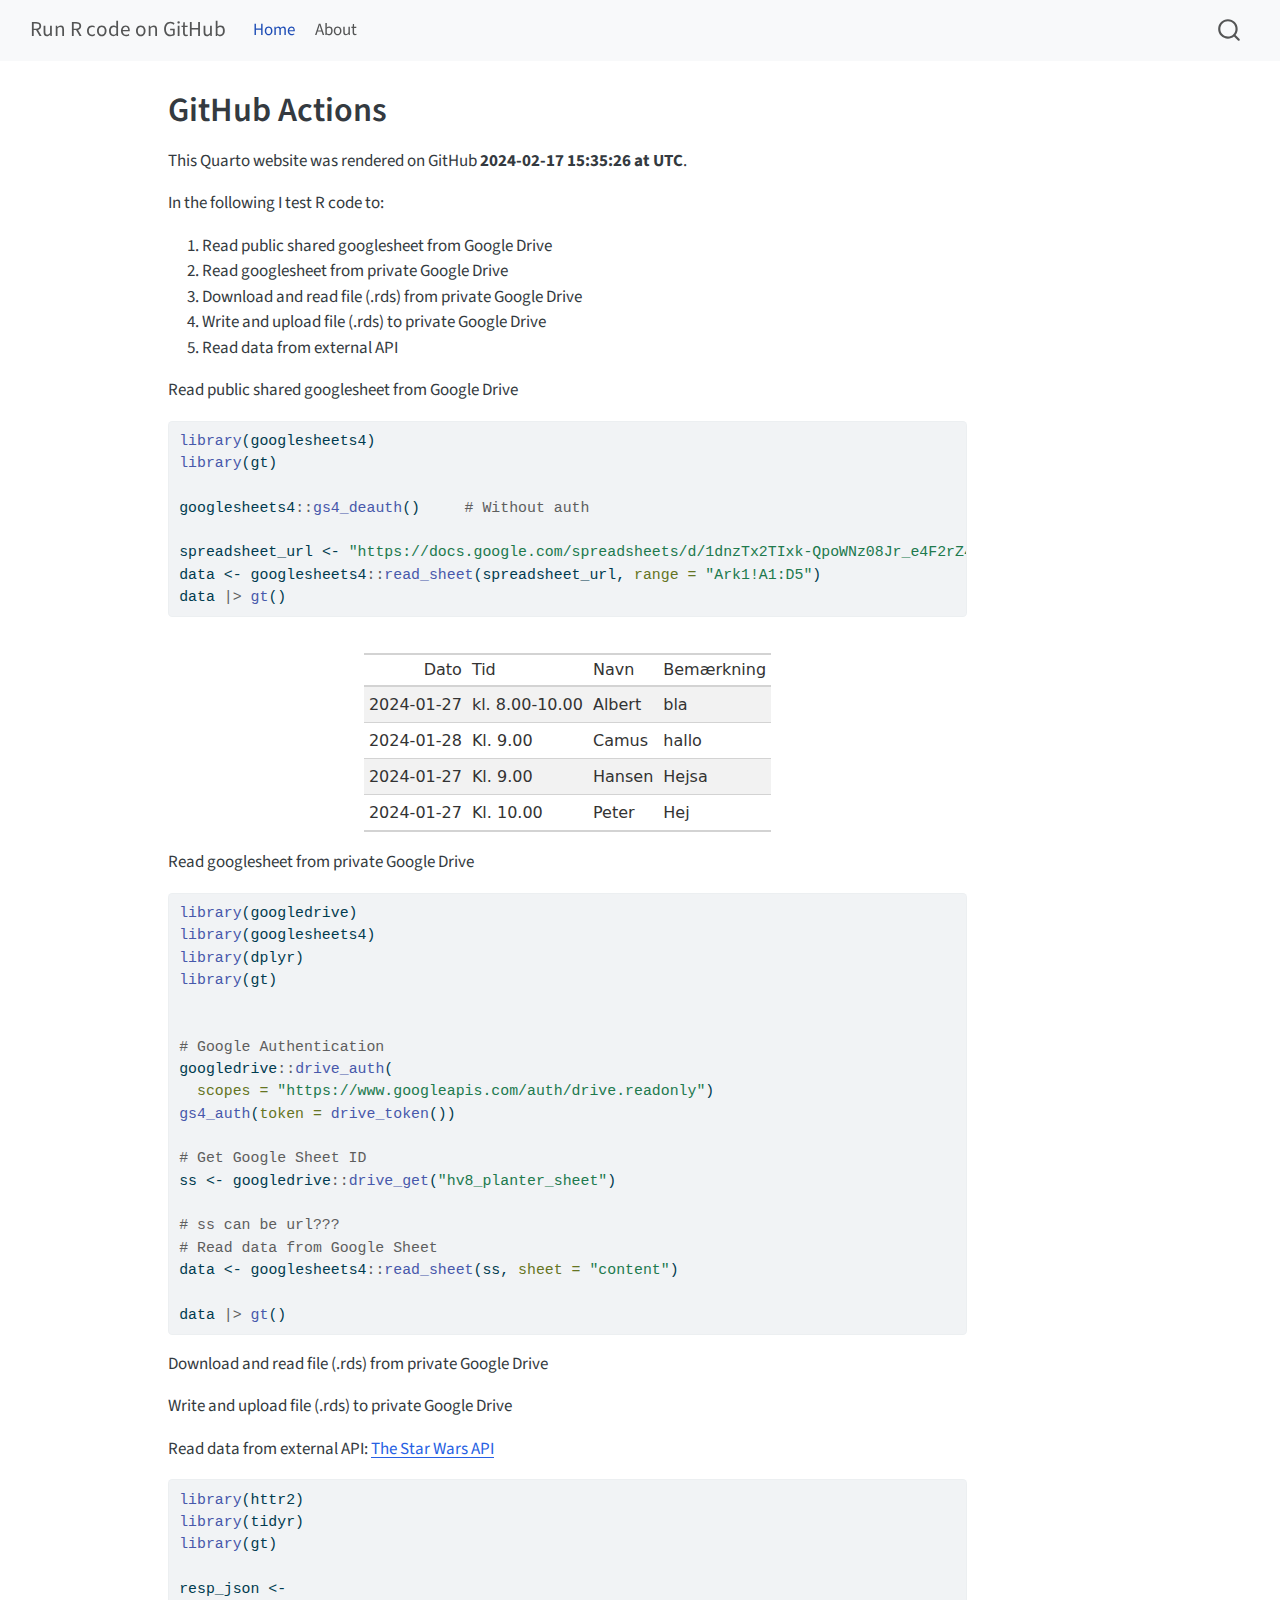
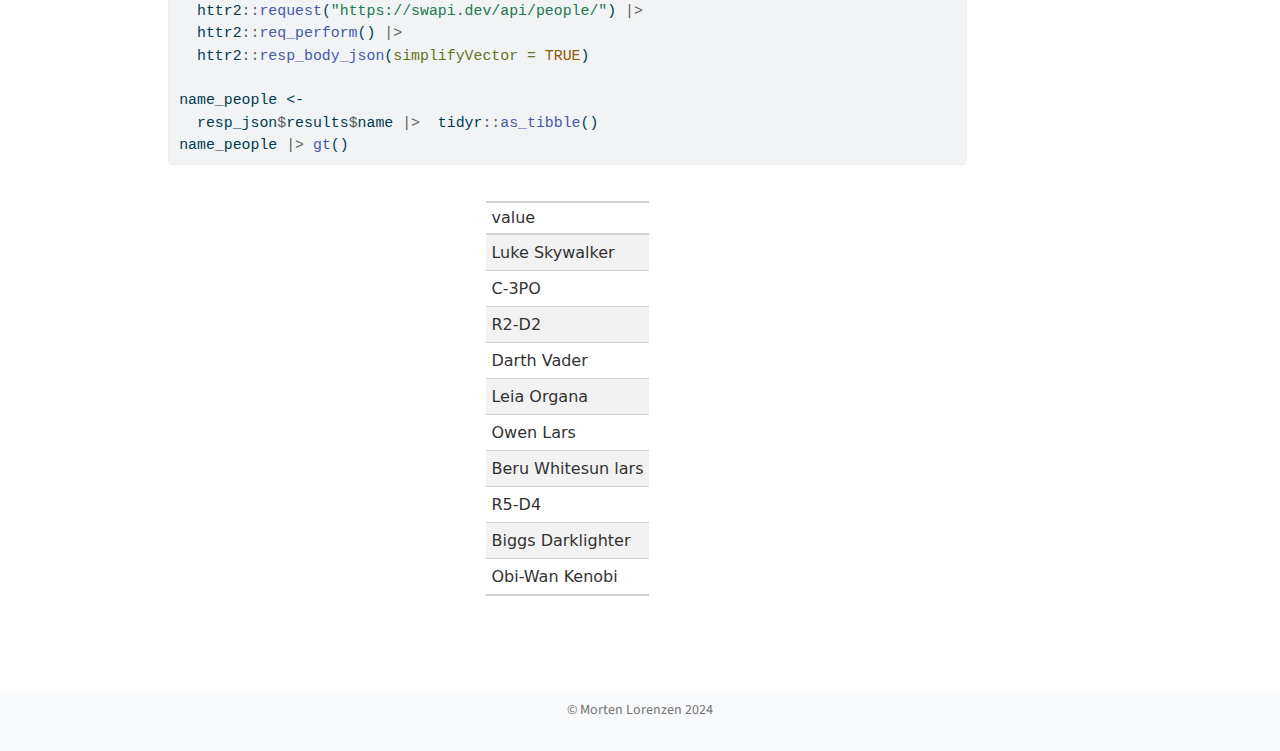
==== index.html @ b24acc9e "Built site for gh-pages" ====
<!DOCTYPE html>
<html xmlns="http://www.w3.org/1999/xhtml" lang="en" xml:lang="en"><head>

<meta charset="utf-8">
<meta name="generator" content="quarto-1.4.550">

<meta name="viewport" content="width=device-width, initial-scale=1.0, user-scalable=yes">


<title>Run R code on GitHub - GitHub Actions</title>
<style>
code{white-space: pre-wrap;}
span.smallcaps{font-variant: small-caps;}
div.columns{display: flex; gap: min(4vw, 1.5em);}
div.column{flex: auto; overflow-x: auto;}
div.hanging-indent{margin-left: 1.5em; text-indent: -1.5em;}
ul.task-list{list-style: none;}
ul.task-list li input[type="checkbox"] {
  width: 0.8em;
  margin: 0 0.8em 0.2em -1em; /* quarto-specific, see https://github.com/quarto-dev/quarto-cli/issues/4556 */ 
  vertical-align: middle;
}
/* CSS for syntax highlighting */
pre > code.sourceCode { white-space: pre; position: relative; }
pre > code.sourceCode > span { line-height: 1.25; }
pre > code.sourceCode > span:empty { height: 1.2em; }
.sourceCode { overflow: visible; }
code.sourceCode > span { color: inherit; text-decoration: inherit; }
div.sourceCode { margin: 1em 0; }
pre.sourceCode { margin: 0; }
@media screen {
div.sourceCode { overflow: auto; }
}
@media print {
pre > code.sourceCode { white-space: pre-wrap; }
pre > code.sourceCode > span { text-indent: -5em; padding-left: 5em; }
}
pre.numberSource code
  { counter-reset: source-line 0; }
pre.numberSource code > span
  { position: relative; left: -4em; counter-increment: source-line; }
pre.numberSource code > span > a:first-child::before
  { content: counter(source-line);
    position: relative; left: -1em; text-align: right; vertical-align: baseline;
    border: none; display: inline-block;
    -webkit-touch-callout: none; -webkit-user-select: none;
    -khtml-user-select: none; -moz-user-select: none;
    -ms-user-select: none; user-select: none;
    padding: 0 4px; width: 4em;
  }
pre.numberSource { margin-left: 3em;  padding-left: 4px; }
div.sourceCode
  {   }
@media screen {
pre > code.sourceCode > span > a:first-child::before { text-decoration: underline; }
}
</style>


<script src="site_libs/quarto-nav/quarto-nav.js"></script>
<script src="site_libs/quarto-nav/headroom.min.js"></script>
<script src="site_libs/clipboard/clipboard.min.js"></script>
<script src="site_libs/quarto-search/autocomplete.umd.js"></script>
<script src="site_libs/quarto-search/fuse.min.js"></script>
<script src="site_libs/quarto-search/quarto-search.js"></script>
<meta name="quarto:offset" content="./">
<script src="site_libs/quarto-html/quarto.js"></script>
<script src="site_libs/quarto-html/popper.min.js"></script>
<script src="site_libs/quarto-html/tippy.umd.min.js"></script>
<script src="site_libs/quarto-html/anchor.min.js"></script>
<link href="site_libs/quarto-html/tippy.css" rel="stylesheet">
<link href="site_libs/quarto-html/quarto-syntax-highlighting.css" rel="stylesheet" id="quarto-text-highlighting-styles">
<script src="site_libs/bootstrap/bootstrap.min.js"></script>
<link href="site_libs/bootstrap/bootstrap-icons.css" rel="stylesheet">
<link href="site_libs/bootstrap/bootstrap.min.css" rel="stylesheet" id="quarto-bootstrap" data-mode="light">
<script id="quarto-search-options" type="application/json">{
  "location": "navbar",
  "copy-button": false,
  "collapse-after": 3,
  "panel-placement": "end",
  "type": "overlay",
  "limit": 50,
  "keyboard-shortcut": [
    "f",
    "/",
    "s"
  ],
  "show-item-context": false,
  "language": {
    "search-no-results-text": "No results",
    "search-matching-documents-text": "matching documents",
    "search-copy-link-title": "Copy link to search",
    "search-hide-matches-text": "Hide additional matches",
    "search-more-match-text": "more match in this document",
    "search-more-matches-text": "more matches in this document",
    "search-clear-button-title": "Clear",
    "search-text-placeholder": "",
    "search-detached-cancel-button-title": "Cancel",
    "search-submit-button-title": "Submit",
    "search-label": "Search"
  }
}</script>


<link rel="stylesheet" href="styles.css">
</head>

<body class="nav-fixed">

<div id="quarto-search-results"></div>
  <header id="quarto-header" class="headroom fixed-top">
    <nav class="navbar navbar-expand-lg " data-bs-theme="dark">
      <div class="navbar-container container-fluid">
      <div class="navbar-brand-container mx-auto">
    <a class="navbar-brand" href="./index.html">
    <span class="navbar-title">Run R code on GitHub</span>
    </a>
  </div>
            <div id="quarto-search" class="" title="Search"></div>
          <button class="navbar-toggler" type="button" data-bs-toggle="collapse" data-bs-target="#navbarCollapse" aria-controls="navbarCollapse" aria-expanded="false" aria-label="Toggle navigation" onclick="if (window.quartoToggleHeadroom) { window.quartoToggleHeadroom(); }">
  <span class="navbar-toggler-icon"></span>
</button>
          <div class="collapse navbar-collapse" id="navbarCollapse">
            <ul class="navbar-nav navbar-nav-scroll me-auto">
  <li class="nav-item">
    <a class="nav-link active" href="./index.html" aria-current="page"> 
<span class="menu-text">Home</span></a>
  </li>  
  <li class="nav-item">
    <a class="nav-link" href="./about.html"> 
<span class="menu-text">About</span></a>
  </li>  
</ul>
          </div> <!-- /navcollapse -->
          <div class="quarto-navbar-tools">
</div>
      </div> <!-- /container-fluid -->
    </nav>
</header>
<!-- content -->
<div id="quarto-content" class="quarto-container page-columns page-rows-contents page-layout-article page-navbar">
<!-- sidebar -->
<!-- margin-sidebar -->
    <div id="quarto-margin-sidebar" class="sidebar margin-sidebar">
        
    </div>
<!-- main -->
<main class="content" id="quarto-document-content">

<header id="title-block-header" class="quarto-title-block default">
<div class="quarto-title">
<h1 class="title">GitHub Actions</h1>
</div>



<div class="quarto-title-meta">

    
  
    
  </div>
  


</header>


<p>This Quarto website was rendered on GitHub <strong>2024-02-17 15:35:26 at UTC</strong>.</p>
<p>In the following I test R code to:</p>
<ol type="1">
<li>Read public shared googlesheet from Google Drive</li>
<li>Read googlesheet from private Google Drive</li>
<li>Download and read file (.rds) from private Google Drive</li>
<li>Write and upload file (.rds) to private Google Drive</li>
<li>Read data from external API</li>
</ol>
<p>Read public shared googlesheet from Google Drive</p>
<div class="cell">
<div class="sourceCode cell-code" id="cb1"><pre class="sourceCode r code-with-copy"><code class="sourceCode r"><span id="cb1-1"><a href="#cb1-1" aria-hidden="true" tabindex="-1"></a><span class="fu">library</span>(googlesheets4)</span>
<span id="cb1-2"><a href="#cb1-2" aria-hidden="true" tabindex="-1"></a><span class="fu">library</span>(gt)</span>
<span id="cb1-3"><a href="#cb1-3" aria-hidden="true" tabindex="-1"></a></span>
<span id="cb1-4"><a href="#cb1-4" aria-hidden="true" tabindex="-1"></a>googlesheets4<span class="sc">::</span><span class="fu">gs4_deauth</span>()     <span class="co"># Without auth</span></span>
<span id="cb1-5"><a href="#cb1-5" aria-hidden="true" tabindex="-1"></a></span>
<span id="cb1-6"><a href="#cb1-6" aria-hidden="true" tabindex="-1"></a>spreadsheet_url <span class="ot">&lt;-</span> <span class="st">"https://docs.google.com/spreadsheets/d/1dnzTx2TIxk-QpoWNz08Jr_e4F2rZ4mDBgphzq9lwdYM/edit?usp=drive_link"</span></span>
<span id="cb1-7"><a href="#cb1-7" aria-hidden="true" tabindex="-1"></a>data <span class="ot">&lt;-</span> googlesheets4<span class="sc">::</span><span class="fu">read_sheet</span>(spreadsheet_url, <span class="at">range =</span> <span class="st">"Ark1!A1:D5"</span>)</span>
<span id="cb1-8"><a href="#cb1-8" aria-hidden="true" tabindex="-1"></a>data <span class="sc">|&gt;</span> <span class="fu">gt</span>()</span></code><button title="Copy to Clipboard" class="code-copy-button"><i class="bi"></i></button></pre></div>
<div class="cell-output-display">
<div>
<div id="jlwturmfzk" style="padding-left:0px;padding-right:0px;padding-top:10px;padding-bottom:10px;overflow-x:auto;overflow-y:auto;width:auto;height:auto;">
<style>#jlwturmfzk table {
  font-family: system-ui, 'Segoe UI', Roboto, Helvetica, Arial, sans-serif, 'Apple Color Emoji', 'Segoe UI Emoji', 'Segoe UI Symbol', 'Noto Color Emoji';
  -webkit-font-smoothing: antialiased;
  -moz-osx-font-smoothing: grayscale;
}

#jlwturmfzk thead, #jlwturmfzk tbody, #jlwturmfzk tfoot, #jlwturmfzk tr, #jlwturmfzk td, #jlwturmfzk th {
  border-style: none;
}

#jlwturmfzk p {
  margin: 0;
  padding: 0;
}

#jlwturmfzk .gt_table {
  display: table;
  border-collapse: collapse;
  line-height: normal;
  margin-left: auto;
  margin-right: auto;
  color: #333333;
  font-size: 16px;
  font-weight: normal;
  font-style: normal;
  background-color: #FFFFFF;
  width: auto;
  border-top-style: solid;
  border-top-width: 2px;
  border-top-color: #A8A8A8;
  border-right-style: none;
  border-right-width: 2px;
  border-right-color: #D3D3D3;
  border-bottom-style: solid;
  border-bottom-width: 2px;
  border-bottom-color: #A8A8A8;
  border-left-style: none;
  border-left-width: 2px;
  border-left-color: #D3D3D3;
}

#jlwturmfzk .gt_caption {
  padding-top: 4px;
  padding-bottom: 4px;
}

#jlwturmfzk .gt_title {
  color: #333333;
  font-size: 125%;
  font-weight: initial;
  padding-top: 4px;
  padding-bottom: 4px;
  padding-left: 5px;
  padding-right: 5px;
  border-bottom-color: #FFFFFF;
  border-bottom-width: 0;
}

#jlwturmfzk .gt_subtitle {
  color: #333333;
  font-size: 85%;
  font-weight: initial;
  padding-top: 3px;
  padding-bottom: 5px;
  padding-left: 5px;
  padding-right: 5px;
  border-top-color: #FFFFFF;
  border-top-width: 0;
}

#jlwturmfzk .gt_heading {
  background-color: #FFFFFF;
  text-align: center;
  border-bottom-color: #FFFFFF;
  border-left-style: none;
  border-left-width: 1px;
  border-left-color: #D3D3D3;
  border-right-style: none;
  border-right-width: 1px;
  border-right-color: #D3D3D3;
}

#jlwturmfzk .gt_bottom_border {
  border-bottom-style: solid;
  border-bottom-width: 2px;
  border-bottom-color: #D3D3D3;
}

#jlwturmfzk .gt_col_headings {
  border-top-style: solid;
  border-top-width: 2px;
  border-top-color: #D3D3D3;
  border-bottom-style: solid;
  border-bottom-width: 2px;
  border-bottom-color: #D3D3D3;
  border-left-style: none;
  border-left-width: 1px;
  border-left-color: #D3D3D3;
  border-right-style: none;
  border-right-width: 1px;
  border-right-color: #D3D3D3;
}

#jlwturmfzk .gt_col_heading {
  color: #333333;
  background-color: #FFFFFF;
  font-size: 100%;
  font-weight: normal;
  text-transform: inherit;
  border-left-style: none;
  border-left-width: 1px;
  border-left-color: #D3D3D3;
  border-right-style: none;
  border-right-width: 1px;
  border-right-color: #D3D3D3;
  vertical-align: bottom;
  padding-top: 5px;
  padding-bottom: 6px;
  padding-left: 5px;
  padding-right: 5px;
  overflow-x: hidden;
}

#jlwturmfzk .gt_column_spanner_outer {
  color: #333333;
  background-color: #FFFFFF;
  font-size: 100%;
  font-weight: normal;
  text-transform: inherit;
  padding-top: 0;
  padding-bottom: 0;
  padding-left: 4px;
  padding-right: 4px;
}

#jlwturmfzk .gt_column_spanner_outer:first-child {
  padding-left: 0;
}

#jlwturmfzk .gt_column_spanner_outer:last-child {
  padding-right: 0;
}

#jlwturmfzk .gt_column_spanner {
  border-bottom-style: solid;
  border-bottom-width: 2px;
  border-bottom-color: #D3D3D3;
  vertical-align: bottom;
  padding-top: 5px;
  padding-bottom: 5px;
  overflow-x: hidden;
  display: inline-block;
  width: 100%;
}

#jlwturmfzk .gt_spanner_row {
  border-bottom-style: hidden;
}

#jlwturmfzk .gt_group_heading {
  padding-top: 8px;
  padding-bottom: 8px;
  padding-left: 5px;
  padding-right: 5px;
  color: #333333;
  background-color: #FFFFFF;
  font-size: 100%;
  font-weight: initial;
  text-transform: inherit;
  border-top-style: solid;
  border-top-width: 2px;
  border-top-color: #D3D3D3;
  border-bottom-style: solid;
  border-bottom-width: 2px;
  border-bottom-color: #D3D3D3;
  border-left-style: none;
  border-left-width: 1px;
  border-left-color: #D3D3D3;
  border-right-style: none;
  border-right-width: 1px;
  border-right-color: #D3D3D3;
  vertical-align: middle;
  text-align: left;
}

#jlwturmfzk .gt_empty_group_heading {
  padding: 0.5px;
  color: #333333;
  background-color: #FFFFFF;
  font-size: 100%;
  font-weight: initial;
  border-top-style: solid;
  border-top-width: 2px;
  border-top-color: #D3D3D3;
  border-bottom-style: solid;
  border-bottom-width: 2px;
  border-bottom-color: #D3D3D3;
  vertical-align: middle;
}

#jlwturmfzk .gt_from_md > :first-child {
  margin-top: 0;
}

#jlwturmfzk .gt_from_md > :last-child {
  margin-bottom: 0;
}

#jlwturmfzk .gt_row {
  padding-top: 8px;
  padding-bottom: 8px;
  padding-left: 5px;
  padding-right: 5px;
  margin: 10px;
  border-top-style: solid;
  border-top-width: 1px;
  border-top-color: #D3D3D3;
  border-left-style: none;
  border-left-width: 1px;
  border-left-color: #D3D3D3;
  border-right-style: none;
  border-right-width: 1px;
  border-right-color: #D3D3D3;
  vertical-align: middle;
  overflow-x: hidden;
}

#jlwturmfzk .gt_stub {
  color: #333333;
  background-color: #FFFFFF;
  font-size: 100%;
  font-weight: initial;
  text-transform: inherit;
  border-right-style: solid;
  border-right-width: 2px;
  border-right-color: #D3D3D3;
  padding-left: 5px;
  padding-right: 5px;
}

#jlwturmfzk .gt_stub_row_group {
  color: #333333;
  background-color: #FFFFFF;
  font-size: 100%;
  font-weight: initial;
  text-transform: inherit;
  border-right-style: solid;
  border-right-width: 2px;
  border-right-color: #D3D3D3;
  padding-left: 5px;
  padding-right: 5px;
  vertical-align: top;
}

#jlwturmfzk .gt_row_group_first td {
  border-top-width: 2px;
}

#jlwturmfzk .gt_row_group_first th {
  border-top-width: 2px;
}

#jlwturmfzk .gt_summary_row {
  color: #333333;
  background-color: #FFFFFF;
  text-transform: inherit;
  padding-top: 8px;
  padding-bottom: 8px;
  padding-left: 5px;
  padding-right: 5px;
}

#jlwturmfzk .gt_first_summary_row {
  border-top-style: solid;
  border-top-color: #D3D3D3;
}

#jlwturmfzk .gt_first_summary_row.thick {
  border-top-width: 2px;
}

#jlwturmfzk .gt_last_summary_row {
  padding-top: 8px;
  padding-bottom: 8px;
  padding-left: 5px;
  padding-right: 5px;
  border-bottom-style: solid;
  border-bottom-width: 2px;
  border-bottom-color: #D3D3D3;
}

#jlwturmfzk .gt_grand_summary_row {
  color: #333333;
  background-color: #FFFFFF;
  text-transform: inherit;
  padding-top: 8px;
  padding-bottom: 8px;
  padding-left: 5px;
  padding-right: 5px;
}

#jlwturmfzk .gt_first_grand_summary_row {
  padding-top: 8px;
  padding-bottom: 8px;
  padding-left: 5px;
  padding-right: 5px;
  border-top-style: double;
  border-top-width: 6px;
  border-top-color: #D3D3D3;
}

#jlwturmfzk .gt_last_grand_summary_row_top {
  padding-top: 8px;
  padding-bottom: 8px;
  padding-left: 5px;
  padding-right: 5px;
  border-bottom-style: double;
  border-bottom-width: 6px;
  border-bottom-color: #D3D3D3;
}

#jlwturmfzk .gt_striped {
  background-color: rgba(128, 128, 128, 0.05);
}

#jlwturmfzk .gt_table_body {
  border-top-style: solid;
  border-top-width: 2px;
  border-top-color: #D3D3D3;
  border-bottom-style: solid;
  border-bottom-width: 2px;
  border-bottom-color: #D3D3D3;
}

#jlwturmfzk .gt_footnotes {
  color: #333333;
  background-color: #FFFFFF;
  border-bottom-style: none;
  border-bottom-width: 2px;
  border-bottom-color: #D3D3D3;
  border-left-style: none;
  border-left-width: 2px;
  border-left-color: #D3D3D3;
  border-right-style: none;
  border-right-width: 2px;
  border-right-color: #D3D3D3;
}

#jlwturmfzk .gt_footnote {
  margin: 0px;
  font-size: 90%;
  padding-top: 4px;
  padding-bottom: 4px;
  padding-left: 5px;
  padding-right: 5px;
}

#jlwturmfzk .gt_sourcenotes {
  color: #333333;
  background-color: #FFFFFF;
  border-bottom-style: none;
  border-bottom-width: 2px;
  border-bottom-color: #D3D3D3;
  border-left-style: none;
  border-left-width: 2px;
  border-left-color: #D3D3D3;
  border-right-style: none;
  border-right-width: 2px;
  border-right-color: #D3D3D3;
}

#jlwturmfzk .gt_sourcenote {
  font-size: 90%;
  padding-top: 4px;
  padding-bottom: 4px;
  padding-left: 5px;
  padding-right: 5px;
}

#jlwturmfzk .gt_left {
  text-align: left;
}

#jlwturmfzk .gt_center {
  text-align: center;
}

#jlwturmfzk .gt_right {
  text-align: right;
  font-variant-numeric: tabular-nums;
}

#jlwturmfzk .gt_font_normal {
  font-weight: normal;
}

#jlwturmfzk .gt_font_bold {
  font-weight: bold;
}

#jlwturmfzk .gt_font_italic {
  font-style: italic;
}

#jlwturmfzk .gt_super {
  font-size: 65%;
}

#jlwturmfzk .gt_footnote_marks {
  font-size: 75%;
  vertical-align: 0.4em;
  position: initial;
}

#jlwturmfzk .gt_asterisk {
  font-size: 100%;
  vertical-align: 0;
}

#jlwturmfzk .gt_indent_1 {
  text-indent: 5px;
}

#jlwturmfzk .gt_indent_2 {
  text-indent: 10px;
}

#jlwturmfzk .gt_indent_3 {
  text-indent: 15px;
}

#jlwturmfzk .gt_indent_4 {
  text-indent: 20px;
}

#jlwturmfzk .gt_indent_5 {
  text-indent: 25px;
}
</style>

<table class="gt_table table table-sm table-striped small" data-quarto-postprocess="true" data-quarto-disable-processing="false" data-quarto-bootstrap="false">
<thead>
<tr class="header gt_col_headings">
<th id="Dato" class="gt_col_heading gt_columns_bottom_border gt_right" data-quarto-table-cell-role="th" scope="col">Dato</th>
<th id="Tid" class="gt_col_heading gt_columns_bottom_border gt_left" data-quarto-table-cell-role="th" scope="col">Tid</th>
<th id="Navn" class="gt_col_heading gt_columns_bottom_border gt_left" data-quarto-table-cell-role="th" scope="col">Navn</th>
<th id="Bemærkning" class="gt_col_heading gt_columns_bottom_border gt_left" data-quarto-table-cell-role="th" scope="col">Bemærkning</th>
</tr>
</thead>
<tbody class="gt_table_body">
<tr class="odd">
<td class="gt_row gt_right" headers="Dato">2024-01-27</td>
<td class="gt_row gt_left" headers="Tid">kl. 8.00-10.00</td>
<td class="gt_row gt_left" headers="Navn">Albert</td>
<td class="gt_row gt_left" headers="Bemærkning">bla</td>
</tr>
<tr class="even">
<td class="gt_row gt_right" headers="Dato">2024-01-28</td>
<td class="gt_row gt_left" headers="Tid">Kl. 9.00</td>
<td class="gt_row gt_left" headers="Navn">Camus</td>
<td class="gt_row gt_left" headers="Bemærkning">hallo</td>
</tr>
<tr class="odd">
<td class="gt_row gt_right" headers="Dato">2024-01-27</td>
<td class="gt_row gt_left" headers="Tid">Kl. 9.00</td>
<td class="gt_row gt_left" headers="Navn">Hansen</td>
<td class="gt_row gt_left" headers="Bemærkning">Hejsa</td>
</tr>
<tr class="even">
<td class="gt_row gt_right" headers="Dato">2024-01-27</td>
<td class="gt_row gt_left" headers="Tid">Kl. 10.00</td>
<td class="gt_row gt_left" headers="Navn">Peter</td>
<td class="gt_row gt_left" headers="Bemærkning">Hej</td>
</tr>
</tbody>
</table>

</div>
</div>
</div>
</div>
<p>Read googlesheet from private Google Drive</p>
<div class="cell">
<div class="sourceCode cell-code" id="cb2"><pre class="sourceCode r code-with-copy"><code class="sourceCode r"><span id="cb2-1"><a href="#cb2-1" aria-hidden="true" tabindex="-1"></a><span class="fu">library</span>(googledrive)</span>
<span id="cb2-2"><a href="#cb2-2" aria-hidden="true" tabindex="-1"></a><span class="fu">library</span>(googlesheets4)</span>
<span id="cb2-3"><a href="#cb2-3" aria-hidden="true" tabindex="-1"></a><span class="fu">library</span>(dplyr)</span>
<span id="cb2-4"><a href="#cb2-4" aria-hidden="true" tabindex="-1"></a><span class="fu">library</span>(gt)</span>
<span id="cb2-5"><a href="#cb2-5" aria-hidden="true" tabindex="-1"></a></span>
<span id="cb2-6"><a href="#cb2-6" aria-hidden="true" tabindex="-1"></a></span>
<span id="cb2-7"><a href="#cb2-7" aria-hidden="true" tabindex="-1"></a><span class="co"># Google Authentication</span></span>
<span id="cb2-8"><a href="#cb2-8" aria-hidden="true" tabindex="-1"></a>googledrive<span class="sc">::</span><span class="fu">drive_auth</span>(</span>
<span id="cb2-9"><a href="#cb2-9" aria-hidden="true" tabindex="-1"></a>  <span class="at">scopes =</span> <span class="st">"https://www.googleapis.com/auth/drive.readonly"</span>)</span>
<span id="cb2-10"><a href="#cb2-10" aria-hidden="true" tabindex="-1"></a><span class="fu">gs4_auth</span>(<span class="at">token =</span> <span class="fu">drive_token</span>())</span>
<span id="cb2-11"><a href="#cb2-11" aria-hidden="true" tabindex="-1"></a></span>
<span id="cb2-12"><a href="#cb2-12" aria-hidden="true" tabindex="-1"></a><span class="co"># Get Google Sheet ID</span></span>
<span id="cb2-13"><a href="#cb2-13" aria-hidden="true" tabindex="-1"></a>ss <span class="ot">&lt;-</span> googledrive<span class="sc">::</span><span class="fu">drive_get</span>(<span class="st">"hv8_planter_sheet"</span>)</span>
<span id="cb2-14"><a href="#cb2-14" aria-hidden="true" tabindex="-1"></a></span>
<span id="cb2-15"><a href="#cb2-15" aria-hidden="true" tabindex="-1"></a><span class="co"># ss can be url???</span></span>
<span id="cb2-16"><a href="#cb2-16" aria-hidden="true" tabindex="-1"></a><span class="co"># Read data from Google Sheet</span></span>
<span id="cb2-17"><a href="#cb2-17" aria-hidden="true" tabindex="-1"></a>data <span class="ot">&lt;-</span> googlesheets4<span class="sc">::</span><span class="fu">read_sheet</span>(ss, <span class="at">sheet =</span> <span class="st">"content"</span>)</span>
<span id="cb2-18"><a href="#cb2-18" aria-hidden="true" tabindex="-1"></a></span>
<span id="cb2-19"><a href="#cb2-19" aria-hidden="true" tabindex="-1"></a>data <span class="sc">|&gt;</span> <span class="fu">gt</span>()</span></code><button title="Copy to Clipboard" class="code-copy-button"><i class="bi"></i></button></pre></div>
</div>
<p>Download and read file (.rds) from private Google Drive</p>
<p>Write and upload file (.rds) to private Google Drive</p>
<p>Read data from external API: <a href="https://swapi.dev/">The Star Wars API</a></p>
<div class="cell">
<div class="sourceCode cell-code" id="cb3"><pre class="sourceCode r code-with-copy"><code class="sourceCode r"><span id="cb3-1"><a href="#cb3-1" aria-hidden="true" tabindex="-1"></a><span class="fu">library</span>(httr2)</span>
<span id="cb3-2"><a href="#cb3-2" aria-hidden="true" tabindex="-1"></a><span class="fu">library</span>(tidyr)</span>
<span id="cb3-3"><a href="#cb3-3" aria-hidden="true" tabindex="-1"></a><span class="fu">library</span>(gt)</span>
<span id="cb3-4"><a href="#cb3-4" aria-hidden="true" tabindex="-1"></a></span>
<span id="cb3-5"><a href="#cb3-5" aria-hidden="true" tabindex="-1"></a>resp_json <span class="ot">&lt;-</span> </span>
<span id="cb3-6"><a href="#cb3-6" aria-hidden="true" tabindex="-1"></a>  httr2<span class="sc">::</span><span class="fu">request</span>(<span class="st">"https://swapi.dev/api/people/"</span>) <span class="sc">|&gt;</span></span>
<span id="cb3-7"><a href="#cb3-7" aria-hidden="true" tabindex="-1"></a>  httr2<span class="sc">::</span><span class="fu">req_perform</span>() <span class="sc">|&gt;</span></span>
<span id="cb3-8"><a href="#cb3-8" aria-hidden="true" tabindex="-1"></a>  httr2<span class="sc">::</span><span class="fu">resp_body_json</span>(<span class="at">simplifyVector =</span> <span class="cn">TRUE</span>)</span>
<span id="cb3-9"><a href="#cb3-9" aria-hidden="true" tabindex="-1"></a></span>
<span id="cb3-10"><a href="#cb3-10" aria-hidden="true" tabindex="-1"></a>name_people <span class="ot">&lt;-</span> </span>
<span id="cb3-11"><a href="#cb3-11" aria-hidden="true" tabindex="-1"></a>  resp_json<span class="sc">$</span>results<span class="sc">$</span>name <span class="sc">|&gt;</span>  tidyr<span class="sc">::</span><span class="fu">as_tibble</span>()</span>
<span id="cb3-12"><a href="#cb3-12" aria-hidden="true" tabindex="-1"></a>name_people <span class="sc">|&gt;</span> <span class="fu">gt</span>()</span></code><button title="Copy to Clipboard" class="code-copy-button"><i class="bi"></i></button></pre></div>
<div class="cell-output-display">
<div>
<div id="aaizhwxwhk" style="padding-left:0px;padding-right:0px;padding-top:10px;padding-bottom:10px;overflow-x:auto;overflow-y:auto;width:auto;height:auto;">
<style>#aaizhwxwhk table {
  font-family: system-ui, 'Segoe UI', Roboto, Helvetica, Arial, sans-serif, 'Apple Color Emoji', 'Segoe UI Emoji', 'Segoe UI Symbol', 'Noto Color Emoji';
  -webkit-font-smoothing: antialiased;
  -moz-osx-font-smoothing: grayscale;
}

#aaizhwxwhk thead, #aaizhwxwhk tbody, #aaizhwxwhk tfoot, #aaizhwxwhk tr, #aaizhwxwhk td, #aaizhwxwhk th {
  border-style: none;
}

#aaizhwxwhk p {
  margin: 0;
  padding: 0;
}

#aaizhwxwhk .gt_table {
  display: table;
  border-collapse: collapse;
  line-height: normal;
  margin-left: auto;
  margin-right: auto;
  color: #333333;
  font-size: 16px;
  font-weight: normal;
  font-style: normal;
  background-color: #FFFFFF;
  width: auto;
  border-top-style: solid;
  border-top-width: 2px;
  border-top-color: #A8A8A8;
  border-right-style: none;
  border-right-width: 2px;
  border-right-color: #D3D3D3;
  border-bottom-style: solid;
  border-bottom-width: 2px;
  border-bottom-color: #A8A8A8;
  border-left-style: none;
  border-left-width: 2px;
  border-left-color: #D3D3D3;
}

#aaizhwxwhk .gt_caption {
  padding-top: 4px;
  padding-bottom: 4px;
}

#aaizhwxwhk .gt_title {
  color: #333333;
  font-size: 125%;
  font-weight: initial;
  padding-top: 4px;
  padding-bottom: 4px;
  padding-left: 5px;
  padding-right: 5px;
  border-bottom-color: #FFFFFF;
  border-bottom-width: 0;
}

#aaizhwxwhk .gt_subtitle {
  color: #333333;
  font-size: 85%;
  font-weight: initial;
  padding-top: 3px;
  padding-bottom: 5px;
  padding-left: 5px;
  padding-right: 5px;
  border-top-color: #FFFFFF;
  border-top-width: 0;
}

#aaizhwxwhk .gt_heading {
  background-color: #FFFFFF;
  text-align: center;
  border-bottom-color: #FFFFFF;
  border-left-style: none;
  border-left-width: 1px;
  border-left-color: #D3D3D3;
  border-right-style: none;
  border-right-width: 1px;
  border-right-color: #D3D3D3;
}

#aaizhwxwhk .gt_bottom_border {
  border-bottom-style: solid;
  border-bottom-width: 2px;
  border-bottom-color: #D3D3D3;
}

#aaizhwxwhk .gt_col_headings {
  border-top-style: solid;
  border-top-width: 2px;
  border-top-color: #D3D3D3;
  border-bottom-style: solid;
  border-bottom-width: 2px;
  border-bottom-color: #D3D3D3;
  border-left-style: none;
  border-left-width: 1px;
  border-left-color: #D3D3D3;
  border-right-style: none;
  border-right-width: 1px;
  border-right-color: #D3D3D3;
}

#aaizhwxwhk .gt_col_heading {
  color: #333333;
  background-color: #FFFFFF;
  font-size: 100%;
  font-weight: normal;
  text-transform: inherit;
  border-left-style: none;
  border-left-width: 1px;
  border-left-color: #D3D3D3;
  border-right-style: none;
  border-right-width: 1px;
  border-right-color: #D3D3D3;
  vertical-align: bottom;
  padding-top: 5px;
  padding-bottom: 6px;
  padding-left: 5px;
  padding-right: 5px;
  overflow-x: hidden;
}

#aaizhwxwhk .gt_column_spanner_outer {
  color: #333333;
  background-color: #FFFFFF;
  font-size: 100%;
  font-weight: normal;
  text-transform: inherit;
  padding-top: 0;
  padding-bottom: 0;
  padding-left: 4px;
  padding-right: 4px;
}

#aaizhwxwhk .gt_column_spanner_outer:first-child {
  padding-left: 0;
}

#aaizhwxwhk .gt_column_spanner_outer:last-child {
  padding-right: 0;
}

#aaizhwxwhk .gt_column_spanner {
  border-bottom-style: solid;
  border-bottom-width: 2px;
  border-bottom-color: #D3D3D3;
  vertical-align: bottom;
  padding-top: 5px;
  padding-bottom: 5px;
  overflow-x: hidden;
  display: inline-block;
  width: 100%;
}

#aaizhwxwhk .gt_spanner_row {
  border-bottom-style: hidden;
}

#aaizhwxwhk .gt_group_heading {
  padding-top: 8px;
  padding-bottom: 8px;
  padding-left: 5px;
  padding-right: 5px;
  color: #333333;
  background-color: #FFFFFF;
  font-size: 100%;
  font-weight: initial;
  text-transform: inherit;
  border-top-style: solid;
  border-top-width: 2px;
  border-top-color: #D3D3D3;
  border-bottom-style: solid;
  border-bottom-width: 2px;
  border-bottom-color: #D3D3D3;
  border-left-style: none;
  border-left-width: 1px;
  border-left-color: #D3D3D3;
  border-right-style: none;
  border-right-width: 1px;
  border-right-color: #D3D3D3;
  vertical-align: middle;
  text-align: left;
}

#aaizhwxwhk .gt_empty_group_heading {
  padding: 0.5px;
  color: #333333;
  background-color: #FFFFFF;
  font-size: 100%;
  font-weight: initial;
  border-top-style: solid;
  border-top-width: 2px;
  border-top-color: #D3D3D3;
  border-bottom-style: solid;
  border-bottom-width: 2px;
  border-bottom-color: #D3D3D3;
  vertical-align: middle;
}

#aaizhwxwhk .gt_from_md > :first-child {
  margin-top: 0;
}

#aaizhwxwhk .gt_from_md > :last-child {
  margin-bottom: 0;
}

#aaizhwxwhk .gt_row {
  padding-top: 8px;
  padding-bottom: 8px;
  padding-left: 5px;
  padding-right: 5px;
  margin: 10px;
  border-top-style: solid;
  border-top-width: 1px;
  border-top-color: #D3D3D3;
  border-left-style: none;
  border-left-width: 1px;
  border-left-color: #D3D3D3;
  border-right-style: none;
  border-right-width: 1px;
  border-right-color: #D3D3D3;
  vertical-align: middle;
  overflow-x: hidden;
}

#aaizhwxwhk .gt_stub {
  color: #333333;
  background-color: #FFFFFF;
  font-size: 100%;
  font-weight: initial;
  text-transform: inherit;
  border-right-style: solid;
  border-right-width: 2px;
  border-right-color: #D3D3D3;
  padding-left: 5px;
  padding-right: 5px;
}

#aaizhwxwhk .gt_stub_row_group {
  color: #333333;
  background-color: #FFFFFF;
  font-size: 100%;
  font-weight: initial;
  text-transform: inherit;
  border-right-style: solid;
  border-right-width: 2px;
  border-right-color: #D3D3D3;
  padding-left: 5px;
  padding-right: 5px;
  vertical-align: top;
}

#aaizhwxwhk .gt_row_group_first td {
  border-top-width: 2px;
}

#aaizhwxwhk .gt_row_group_first th {
  border-top-width: 2px;
}

#aaizhwxwhk .gt_summary_row {
  color: #333333;
  background-color: #FFFFFF;
  text-transform: inherit;
  padding-top: 8px;
  padding-bottom: 8px;
  padding-left: 5px;
  padding-right: 5px;
}

#aaizhwxwhk .gt_first_summary_row {
  border-top-style: solid;
  border-top-color: #D3D3D3;
}

#aaizhwxwhk .gt_first_summary_row.thick {
  border-top-width: 2px;
}

#aaizhwxwhk .gt_last_summary_row {
  padding-top: 8px;
  padding-bottom: 8px;
  padding-left: 5px;
  padding-right: 5px;
  border-bottom-style: solid;
  border-bottom-width: 2px;
  border-bottom-color: #D3D3D3;
}

#aaizhwxwhk .gt_grand_summary_row {
  color: #333333;
  background-color: #FFFFFF;
  text-transform: inherit;
  padding-top: 8px;
  padding-bottom: 8px;
  padding-left: 5px;
  padding-right: 5px;
}

#aaizhwxwhk .gt_first_grand_summary_row {
  padding-top: 8px;
  padding-bottom: 8px;
  padding-left: 5px;
  padding-right: 5px;
  border-top-style: double;
  border-top-width: 6px;
  border-top-color: #D3D3D3;
}

#aaizhwxwhk .gt_last_grand_summary_row_top {
  padding-top: 8px;
  padding-bottom: 8px;
  padding-left: 5px;
  padding-right: 5px;
  border-bottom-style: double;
  border-bottom-width: 6px;
  border-bottom-color: #D3D3D3;
}

#aaizhwxwhk .gt_striped {
  background-color: rgba(128, 128, 128, 0.05);
}

#aaizhwxwhk .gt_table_body {
  border-top-style: solid;
  border-top-width: 2px;
  border-top-color: #D3D3D3;
  border-bottom-style: solid;
  border-bottom-width: 2px;
  border-bottom-color: #D3D3D3;
}

#aaizhwxwhk .gt_footnotes {
  color: #333333;
  background-color: #FFFFFF;
  border-bottom-style: none;
  border-bottom-width: 2px;
  border-bottom-color: #D3D3D3;
  border-left-style: none;
  border-left-width: 2px;
  border-left-color: #D3D3D3;
  border-right-style: none;
  border-right-width: 2px;
  border-right-color: #D3D3D3;
}

#aaizhwxwhk .gt_footnote {
  margin: 0px;
  font-size: 90%;
  padding-top: 4px;
  padding-bottom: 4px;
  padding-left: 5px;
  padding-right: 5px;
}

#aaizhwxwhk .gt_sourcenotes {
  color: #333333;
  background-color: #FFFFFF;
  border-bottom-style: none;
  border-bottom-width: 2px;
  border-bottom-color: #D3D3D3;
  border-left-style: none;
  border-left-width: 2px;
  border-left-color: #D3D3D3;
  border-right-style: none;
  border-right-width: 2px;
  border-right-color: #D3D3D3;
}

#aaizhwxwhk .gt_sourcenote {
  font-size: 90%;
  padding-top: 4px;
  padding-bottom: 4px;
  padding-left: 5px;
  padding-right: 5px;
}

#aaizhwxwhk .gt_left {
  text-align: left;
}

#aaizhwxwhk .gt_center {
  text-align: center;
}

#aaizhwxwhk .gt_right {
  text-align: right;
  font-variant-numeric: tabular-nums;
}

#aaizhwxwhk .gt_font_normal {
  font-weight: normal;
}

#aaizhwxwhk .gt_font_bold {
  font-weight: bold;
}

#aaizhwxwhk .gt_font_italic {
  font-style: italic;
}

#aaizhwxwhk .gt_super {
  font-size: 65%;
}

#aaizhwxwhk .gt_footnote_marks {
  font-size: 75%;
  vertical-align: 0.4em;
  position: initial;
}

#aaizhwxwhk .gt_asterisk {
  font-size: 100%;
  vertical-align: 0;
}

#aaizhwxwhk .gt_indent_1 {
  text-indent: 5px;
}

#aaizhwxwhk .gt_indent_2 {
  text-indent: 10px;
}

#aaizhwxwhk .gt_indent_3 {
  text-indent: 15px;
}

#aaizhwxwhk .gt_indent_4 {
  text-indent: 20px;
}

#aaizhwxwhk .gt_indent_5 {
  text-indent: 25px;
}
</style>

<table class="gt_table table table-sm table-striped small" data-quarto-postprocess="true" data-quarto-disable-processing="false" data-quarto-bootstrap="false">
<thead>
<tr class="header gt_col_headings">
<th id="value" class="gt_col_heading gt_columns_bottom_border gt_left" data-quarto-table-cell-role="th" scope="col">value</th>
</tr>
</thead>
<tbody class="gt_table_body">
<tr class="odd">
<td class="gt_row gt_left" headers="value">Luke Skywalker</td>
</tr>
<tr class="even">
<td class="gt_row gt_left" headers="value">C-3PO</td>
</tr>
<tr class="odd">
<td class="gt_row gt_left" headers="value">R2-D2</td>
</tr>
<tr class="even">
<td class="gt_row gt_left" headers="value">Darth Vader</td>
</tr>
<tr class="odd">
<td class="gt_row gt_left" headers="value">Leia Organa</td>
</tr>
<tr class="even">
<td class="gt_row gt_left" headers="value">Owen Lars</td>
</tr>
<tr class="odd">
<td class="gt_row gt_left" headers="value">Beru Whitesun lars</td>
</tr>
<tr class="even">
<td class="gt_row gt_left" headers="value">R5-D4</td>
</tr>
<tr class="odd">
<td class="gt_row gt_left" headers="value">Biggs Darklighter</td>
</tr>
<tr class="even">
<td class="gt_row gt_left" headers="value">Obi-Wan Kenobi</td>
</tr>
</tbody>
</table>

</div>
</div>
</div>
</div>



</main> <!-- /main -->
<script id="quarto-html-after-body" type="application/javascript">
window.document.addEventListener("DOMContentLoaded", function (event) {
  const toggleBodyColorMode = (bsSheetEl) => {
    const mode = bsSheetEl.getAttribute("data-mode");
    const bodyEl = window.document.querySelector("body");
    if (mode === "dark") {
      bodyEl.classList.add("quarto-dark");
      bodyEl.classList.remove("quarto-light");
    } else {
      bodyEl.classList.add("quarto-light");
      bodyEl.classList.remove("quarto-dark");
    }
  }
  const toggleBodyColorPrimary = () => {
    const bsSheetEl = window.document.querySelector("link#quarto-bootstrap");
    if (bsSheetEl) {
      toggleBodyColorMode(bsSheetEl);
    }
  }
  toggleBodyColorPrimary();  
  const icon = "";
  const anchorJS = new window.AnchorJS();
  anchorJS.options = {
    placement: 'right',
    icon: icon
  };
  anchorJS.add('.anchored');
  const isCodeAnnotation = (el) => {
    for (const clz of el.classList) {
      if (clz.startsWith('code-annotation-')) {                     
        return true;
      }
    }
    return false;
  }
  const clipboard = new window.ClipboardJS('.code-copy-button', {
    text: function(trigger) {
      const codeEl = trigger.previousElementSibling.cloneNode(true);
      for (const childEl of codeEl.children) {
        if (isCodeAnnotation(childEl)) {
          childEl.remove();
        }
      }
      return codeEl.innerText;
    }
  });
  clipboard.on('success', function(e) {
    // button target
    const button = e.trigger;
    // don't keep focus
    button.blur();
    // flash "checked"
    button.classList.add('code-copy-button-checked');
    var currentTitle = button.getAttribute("title");
    button.setAttribute("title", "Copied!");
    let tooltip;
    if (window.bootstrap) {
      button.setAttribute("data-bs-toggle", "tooltip");
      button.setAttribute("data-bs-placement", "left");
      button.setAttribute("data-bs-title", "Copied!");
      tooltip = new bootstrap.Tooltip(button, 
        { trigger: "manual", 
          customClass: "code-copy-button-tooltip",
          offset: [0, -8]});
      tooltip.show();    
    }
    setTimeout(function() {
      if (tooltip) {
        tooltip.hide();
        button.removeAttribute("data-bs-title");
        button.removeAttribute("data-bs-toggle");
        button.removeAttribute("data-bs-placement");
      }
      button.setAttribute("title", currentTitle);
      button.classList.remove('code-copy-button-checked');
    }, 1000);
    // clear code selection
    e.clearSelection();
  });
  function tippyHover(el, contentFn, onTriggerFn, onUntriggerFn) {
    const config = {
      allowHTML: true,
      maxWidth: 500,
      delay: 100,
      arrow: false,
      appendTo: function(el) {
          return el.parentElement;
      },
      interactive: true,
      interactiveBorder: 10,
      theme: 'quarto',
      placement: 'bottom-start',
    };
    if (contentFn) {
      config.content = contentFn;
    }
    if (onTriggerFn) {
      config.onTrigger = onTriggerFn;
    }
    if (onUntriggerFn) {
      config.onUntrigger = onUntriggerFn;
    }
    window.tippy(el, config); 
  }
  const noterefs = window.document.querySelectorAll('a[role="doc-noteref"]');
  for (var i=0; i<noterefs.length; i++) {
    const ref = noterefs[i];
    tippyHover(ref, function() {
      // use id or data attribute instead here
      let href = ref.getAttribute('data-footnote-href') || ref.getAttribute('href');
      try { href = new URL(href).hash; } catch {}
      const id = href.replace(/^#\/?/, "");
      const note = window.document.getElementById(id);
      return note.innerHTML;
    });
  }
  const xrefs = window.document.querySelectorAll('a.quarto-xref');
  const processXRef = (id, note) => {
    // Strip column container classes
    const stripColumnClz = (el) => {
      el.classList.remove("page-full", "page-columns");
      if (el.children) {
        for (const child of el.children) {
          stripColumnClz(child);
        }
      }
    }
    stripColumnClz(note)
    if (id === null || id.startsWith('sec-')) {
      // Special case sections, only their first couple elements
      const container = document.createElement("div");
      if (note.children && note.children.length > 2) {
        container.appendChild(note.children[0].cloneNode(true));
        for (let i = 1; i < note.children.length; i++) {
          const child = note.children[i];
          if (child.tagName === "P" && child.innerText === "") {
            continue;
          } else {
            container.appendChild(child.cloneNode(true));
            break;
          }
        }
        if (window.Quarto?.typesetMath) {
          window.Quarto.typesetMath(container);
        }
        return container.innerHTML
      } else {
        if (window.Quarto?.typesetMath) {
          window.Quarto.typesetMath(note);
        }
        return note.innerHTML;
      }
    } else {
      // Remove any anchor links if they are present
      const anchorLink = note.querySelector('a.anchorjs-link');
      if (anchorLink) {
        anchorLink.remove();
      }
      if (window.Quarto?.typesetMath) {
        window.Quarto.typesetMath(note);
      }
      // TODO in 1.5, we should make sure this works without a callout special case
      if (note.classList.contains("callout")) {
        return note.outerHTML;
      } else {
        return note.innerHTML;
      }
    }
  }
  for (var i=0; i<xrefs.length; i++) {
    const xref = xrefs[i];
    tippyHover(xref, undefined, function(instance) {
      instance.disable();
      let url = xref.getAttribute('href');
      let hash = undefined; 
      if (url.startsWith('#')) {
        hash = url;
      } else {
        try { hash = new URL(url).hash; } catch {}
      }
      if (hash) {
        const id = hash.replace(/^#\/?/, "");
        const note = window.document.getElementById(id);
        if (note !== null) {
          try {
            const html = processXRef(id, note.cloneNode(true));
            instance.setContent(html);
          } finally {
            instance.enable();
            instance.show();
          }
        } else {
          // See if we can fetch this
          fetch(url.split('#')[0])
          .then(res => res.text())
          .then(html => {
            const parser = new DOMParser();
            const htmlDoc = parser.parseFromString(html, "text/html");
            const note = htmlDoc.getElementById(id);
            if (note !== null) {
              const html = processXRef(id, note);
              instance.setContent(html);
            } 
          }).finally(() => {
            instance.enable();
            instance.show();
          });
        }
      } else {
        // See if we can fetch a full url (with no hash to target)
        // This is a special case and we should probably do some content thinning / targeting
        fetch(url)
        .then(res => res.text())
        .then(html => {
          const parser = new DOMParser();
          const htmlDoc = parser.parseFromString(html, "text/html");
          const note = htmlDoc.querySelector('main.content');
          if (note !== null) {
            // This should only happen for chapter cross references
            // (since there is no id in the URL)
            // remove the first header
            if (note.children.length > 0 && note.children[0].tagName === "HEADER") {
              note.children[0].remove();
            }
            const html = processXRef(null, note);
            instance.setContent(html);
          } 
        }).finally(() => {
          instance.enable();
          instance.show();
        });
      }
    }, function(instance) {
    });
  }
      let selectedAnnoteEl;
      const selectorForAnnotation = ( cell, annotation) => {
        let cellAttr = 'data-code-cell="' + cell + '"';
        let lineAttr = 'data-code-annotation="' +  annotation + '"';
        const selector = 'span[' + cellAttr + '][' + lineAttr + ']';
        return selector;
      }
      const selectCodeLines = (annoteEl) => {
        const doc = window.document;
        const targetCell = annoteEl.getAttribute("data-target-cell");
        const targetAnnotation = annoteEl.getAttribute("data-target-annotation");
        const annoteSpan = window.document.querySelector(selectorForAnnotation(targetCell, targetAnnotation));
        const lines = annoteSpan.getAttribute("data-code-lines").split(",");
        const lineIds = lines.map((line) => {
          return targetCell + "-" + line;
        })
        let top = null;
        let height = null;
        let parent = null;
        if (lineIds.length > 0) {
            //compute the position of the single el (top and bottom and make a div)
            const el = window.document.getElementById(lineIds[0]);
            top = el.offsetTop;
            height = el.offsetHeight;
            parent = el.parentElement.parentElement;
          if (lineIds.length > 1) {
            const lastEl = window.document.getElementById(lineIds[lineIds.length - 1]);
            const bottom = lastEl.offsetTop + lastEl.offsetHeight;
            height = bottom - top;
          }
          if (top !== null && height !== null && parent !== null) {
            // cook up a div (if necessary) and position it 
            let div = window.document.getElementById("code-annotation-line-highlight");
            if (div === null) {
              div = window.document.createElement("div");
              div.setAttribute("id", "code-annotation-line-highlight");
              div.style.position = 'absolute';
              parent.appendChild(div);
            }
            div.style.top = top - 2 + "px";
            div.style.height = height + 4 + "px";
            div.style.left = 0;
            let gutterDiv = window.document.getElementById("code-annotation-line-highlight-gutter");
            if (gutterDiv === null) {
              gutterDiv = window.document.createElement("div");
              gutterDiv.setAttribute("id", "code-annotation-line-highlight-gutter");
              gutterDiv.style.position = 'absolute';
              const codeCell = window.document.getElementById(targetCell);
              const gutter = codeCell.querySelector('.code-annotation-gutter');
              gutter.appendChild(gutterDiv);
            }
            gutterDiv.style.top = top - 2 + "px";
            gutterDiv.style.height = height + 4 + "px";
          }
          selectedAnnoteEl = annoteEl;
        }
      };
      const unselectCodeLines = () => {
        const elementsIds = ["code-annotation-line-highlight", "code-annotation-line-highlight-gutter"];
        elementsIds.forEach((elId) => {
          const div = window.document.getElementById(elId);
          if (div) {
            div.remove();
          }
        });
        selectedAnnoteEl = undefined;
      };
        // Handle positioning of the toggle
    window.addEventListener(
      "resize",
      throttle(() => {
        elRect = undefined;
        if (selectedAnnoteEl) {
          selectCodeLines(selectedAnnoteEl);
        }
      }, 10)
    );
    function throttle(fn, ms) {
    let throttle = false;
    let timer;
      return (...args) => {
        if(!throttle) { // first call gets through
            fn.apply(this, args);
            throttle = true;
        } else { // all the others get throttled
            if(timer) clearTimeout(timer); // cancel #2
            timer = setTimeout(() => {
              fn.apply(this, args);
              timer = throttle = false;
            }, ms);
        }
      };
    }
      // Attach click handler to the DT
      const annoteDls = window.document.querySelectorAll('dt[data-target-cell]');
      for (const annoteDlNode of annoteDls) {
        annoteDlNode.addEventListener('click', (event) => {
          const clickedEl = event.target;
          if (clickedEl !== selectedAnnoteEl) {
            unselectCodeLines();
            const activeEl = window.document.querySelector('dt[data-target-cell].code-annotation-active');
            if (activeEl) {
              activeEl.classList.remove('code-annotation-active');
            }
            selectCodeLines(clickedEl);
            clickedEl.classList.add('code-annotation-active');
          } else {
            // Unselect the line
            unselectCodeLines();
            clickedEl.classList.remove('code-annotation-active');
          }
        });
      }
  const findCites = (el) => {
    const parentEl = el.parentElement;
    if (parentEl) {
      const cites = parentEl.dataset.cites;
      if (cites) {
        return {
          el,
          cites: cites.split(' ')
        };
      } else {
        return findCites(el.parentElement)
      }
    } else {
      return undefined;
    }
  };
  var bibliorefs = window.document.querySelectorAll('a[role="doc-biblioref"]');
  for (var i=0; i<bibliorefs.length; i++) {
    const ref = bibliorefs[i];
    const citeInfo = findCites(ref);
    if (citeInfo) {
      tippyHover(citeInfo.el, function() {
        var popup = window.document.createElement('div');
        citeInfo.cites.forEach(function(cite) {
          var citeDiv = window.document.createElement('div');
          citeDiv.classList.add('hanging-indent');
          citeDiv.classList.add('csl-entry');
          var biblioDiv = window.document.getElementById('ref-' + cite);
          if (biblioDiv) {
            citeDiv.innerHTML = biblioDiv.innerHTML;
          }
          popup.appendChild(citeDiv);
        });
        return popup.innerHTML;
      });
    }
  }
});
</script>
</div> <!-- /content -->
<footer class="footer">
  <div class="nav-footer">
    <div class="nav-footer-left">
      &nbsp;
    </div>   
    <div class="nav-footer-center">
<p>© Morten Lorenzen 2024</p>
</div>
    <div class="nav-footer-right">
      &nbsp;
    </div>
  </div>
</footer>




</body></html>
---- site_libs/quarto-html/tippy.css ----
.tippy-box[data-animation=fade][data-state=hidden]{opacity:0}[data-tippy-root]{max-width:calc(100vw - 10px)}.tippy-box{position:relative;background-color:#333;color:#fff;border-radius:4px;font-size:14px;line-height:1.4;white-space:normal;outline:0;transition-property:transform,visibility,opacity}.tippy-box[data-placement^=top]>.tippy-arrow{bottom:0}.tippy-box[data-placement^=top]>.tippy-arrow:before{bottom:-7px;left:0;border-width:8px 8px 0;border-top-color:initial;transform-origin:center top}.tippy-box[data-placement^=bottom]>.tippy-arrow{top:0}.tippy-box[data-placement^=bottom]>.tippy-arrow:before{top:-7px;left:0;border-width:0 8px 8px;border-bottom-color:initial;transform-origin:center bottom}.tippy-box[data-placement^=left]>.tippy-arrow{right:0}.tippy-box[data-placement^=left]>.tippy-arrow:before{border-width:8px 0 8px 8px;border-left-color:initial;right:-7px;transform-origin:center left}.tippy-box[data-placement^=right]>.tippy-arrow{left:0}.tippy-box[data-placement^=right]>.tippy-arrow:before{left:-7px;border-width:8px 8px 8px 0;border-right-color:initial;transform-origin:center right}.tippy-box[data-inertia][data-state=visible]{transition-timing-function:cubic-bezier(.54,1.5,.38,1.11)}.tippy-arrow{width:16px;height:16px;color:#333}.tippy-arrow:before{content:"";position:absolute;border-color:transparent;border-style:solid}.tippy-content{position:relative;padding:5px 9px;z-index:1}
---- site_libs/quarto-html/quarto-syntax-highlighting.css ----
/* quarto syntax highlight colors */
:root {
  --quarto-hl-ot-color: #003B4F;
  --quarto-hl-at-color: #657422;
  --quarto-hl-ss-color: #20794D;
  --quarto-hl-an-color: #5E5E5E;
  --quarto-hl-fu-color: #4758AB;
  --quarto-hl-st-color: #20794D;
  --quarto-hl-cf-color: #003B4F;
  --quarto-hl-op-color: #5E5E5E;
  --quarto-hl-er-color: #AD0000;
  --quarto-hl-bn-color: #AD0000;
  --quarto-hl-al-color: #AD0000;
  --quarto-hl-va-color: #111111;
  --quarto-hl-bu-color: inherit;
  --quarto-hl-ex-color: inherit;
  --quarto-hl-pp-color: #AD0000;
  --quarto-hl-in-color: #5E5E5E;
  --quarto-hl-vs-color: #20794D;
  --quarto-hl-wa-color: #5E5E5E;
  --quarto-hl-do-color: #5E5E5E;
  --quarto-hl-im-color: #00769E;
  --quarto-hl-ch-color: #20794D;
  --quarto-hl-dt-color: #AD0000;
  --quarto-hl-fl-color: #AD0000;
  --quarto-hl-co-color: #5E5E5E;
  --quarto-hl-cv-color: #5E5E5E;
  --quarto-hl-cn-color: #8f5902;
  --quarto-hl-sc-color: #5E5E5E;
  --quarto-hl-dv-color: #AD0000;
  --quarto-hl-kw-color: #003B4F;
}

/* other quarto variables */
:root {
  --quarto-font-monospace: SFMono-Regular, Menlo, Monaco, Consolas, "Liberation Mono", "Courier New", monospace;
}

pre > code.sourceCode > span {
  color: #003B4F;
}

code span {
  color: #003B4F;
}

code.sourceCode > span {
  color: #003B4F;
}

div.sourceCode,
div.sourceCode pre.sourceCode {
  color: #003B4F;
}

code span.ot {
  color: #003B4F;
  font-style: inherit;
}

code span.at {
  color: #657422;
  font-style: inherit;
}

code span.ss {
  color: #20794D;
  font-style: inherit;
}

code span.an {
  color: #5E5E5E;
  font-style: inherit;
}

code span.fu {
  color: #4758AB;
  font-style: inherit;
}

code span.st {
  color: #20794D;
  font-style: inherit;
}

code span.cf {
  color: #003B4F;
  font-style: inherit;
}

code span.op {
  color: #5E5E5E;
  font-style: inherit;
}

code span.er {
  color: #AD0000;
  font-style: inherit;
}

code span.bn {
  color: #AD0000;
  font-style: inherit;
}

code span.al {
  color: #AD0000;
  font-style: inherit;
}

code span.va {
  color: #111111;
  font-style: inherit;
}

code span.bu {
  font-style: inherit;
}

code span.ex {
  font-style: inherit;
}

code span.pp {
  color: #AD0000;
  font-style: inherit;
}

code span.in {
  color: #5E5E5E;
  font-style: inherit;
}

code span.vs {
  color: #20794D;
  font-style: inherit;
}

code span.wa {
  color: #5E5E5E;
  font-style: italic;
}

code span.do {
  color: #5E5E5E;
  font-style: italic;
}

code span.im {
  color: #00769E;
  font-style: inherit;
}

code span.ch {
  color: #20794D;
  font-style: inherit;
}

code span.dt {
  color: #AD0000;
  font-style: inherit;
}

code span.fl {
  color: #AD0000;
  font-style: inherit;
}

code span.co {
  color: #5E5E5E;
  font-style: inherit;
}

code span.cv {
  color: #5E5E5E;
  font-style: italic;
}

code span.cn {
  color: #8f5902;
  font-style: inherit;
}

code span.sc {
  color: #5E5E5E;
  font-style: inherit;
}

code span.dv {
  color: #AD0000;
  font-style: inherit;
}

code span.kw {
  color: #003B4F;
  font-style: inherit;
}

.prevent-inlining {
  content: "</";
}

/*# sourceMappingURL=debc5d5d77c3f9108843748ff7464032.css.map */
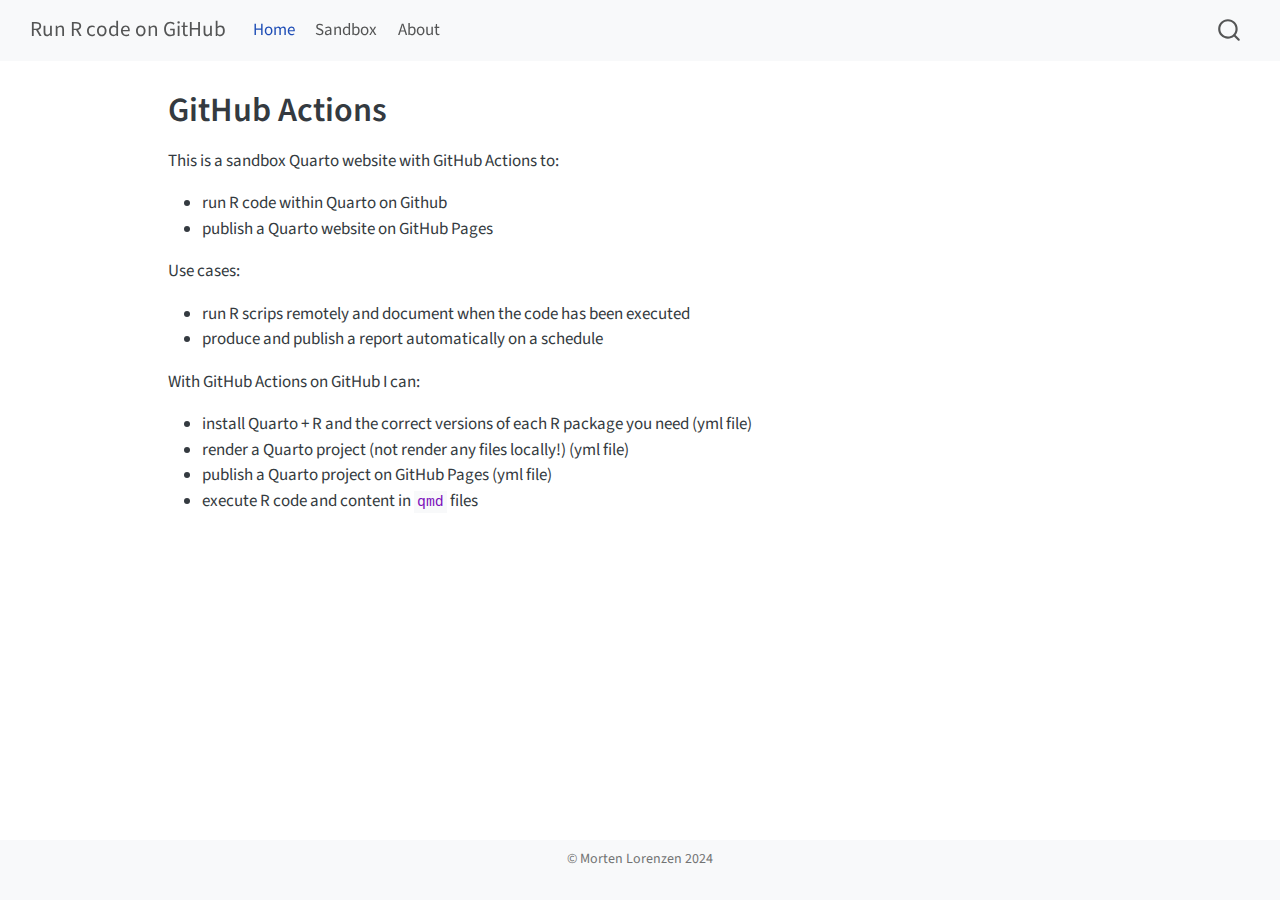
==== commit 86dade59: "Built site for gh-pages" ====
--- a/index.html
+++ b/index.html
@@ -19,40 +19,6 @@
   width: 0.8em;
   margin: 0 0.8em 0.2em -1em; /* quarto-specific, see https://github.com/quarto-dev/quarto-cli/issues/4556 */ 
   vertical-align: middle;
-}
-/* CSS for syntax highlighting */
-pre > code.sourceCode { white-space: pre; position: relative; }
-pre > code.sourceCode > span { line-height: 1.25; }
-pre > code.sourceCode > span:empty { height: 1.2em; }
-.sourceCode { overflow: visible; }
-code.sourceCode > span { color: inherit; text-decoration: inherit; }
-div.sourceCode { margin: 1em 0; }
-pre.sourceCode { margin: 0; }
-@media screen {
-div.sourceCode { overflow: auto; }
-}
-@media print {
-pre > code.sourceCode { white-space: pre-wrap; }
-pre > code.sourceCode > span { text-indent: -5em; padding-left: 5em; }
-}
-pre.numberSource code
-  { counter-reset: source-line 0; }
-pre.numberSource code > span
-  { position: relative; left: -4em; counter-increment: source-line; }
-pre.numberSource code > span > a:first-child::before
-  { content: counter(source-line);
-    position: relative; left: -1em; text-align: right; vertical-align: baseline;
-    border: none; display: inline-block;
-    -webkit-touch-callout: none; -webkit-user-select: none;
-    -khtml-user-select: none; -moz-user-select: none;
-    -ms-user-select: none; user-select: none;
-    padding: 0 4px; width: 4em;
-  }
-pre.numberSource { margin-left: 3em;  padding-left: 4px; }
-div.sourceCode
-  {   }
-@media screen {
-pre > code.sourceCode > span > a:first-child::before { text-decoration: underline; }
 }
 </style>
 
@@ -127,6 +93,10 @@
 <span class="menu-text">Home</span></a>
   </li>  
   <li class="nav-item">
+    <a class="nav-link" href="./sandbox.html"> 
+<span class="menu-text">Sandbox</span></a>
+  </li>  
+  <li class="nav-item">
     <a class="nav-link" href="./about.html"> 
 <span class="menu-text">About</span></a>
   </li>  
@@ -166,1034 +136,23 @@
 </header>
 
 
-<p>This Quarto website was rendered on GitHub <strong>2024-02-17 15:35:26 at UTC</strong>.</p>
-<p>In the following I test R code to:</p>
-<ol type="1">
-<li>Read public shared googlesheet from Google Drive</li>
-<li>Read googlesheet from private Google Drive</li>
-<li>Download and read file (.rds) from private Google Drive</li>
-<li>Write and upload file (.rds) to private Google Drive</li>
-<li>Read data from external API</li>
-</ol>
-<p>Read public shared googlesheet from Google Drive</p>
-<div class="cell">
-<div class="sourceCode cell-code" id="cb1"><pre class="sourceCode r code-with-copy"><code class="sourceCode r"><span id="cb1-1"><a href="#cb1-1" aria-hidden="true" tabindex="-1"></a><span class="fu">library</span>(googlesheets4)</span>
-<span id="cb1-2"><a href="#cb1-2" aria-hidden="true" tabindex="-1"></a><span class="fu">library</span>(gt)</span>
-<span id="cb1-3"><a href="#cb1-3" aria-hidden="true" tabindex="-1"></a></span>
-<span id="cb1-4"><a href="#cb1-4" aria-hidden="true" tabindex="-1"></a>googlesheets4<span class="sc">::</span><span class="fu">gs4_deauth</span>()     <span class="co"># Without auth</span></span>
-<span id="cb1-5"><a href="#cb1-5" aria-hidden="true" tabindex="-1"></a></span>
-<span id="cb1-6"><a href="#cb1-6" aria-hidden="true" tabindex="-1"></a>spreadsheet_url <span class="ot">&lt;-</span> <span class="st">"https://docs.google.com/spreadsheets/d/1dnzTx2TIxk-QpoWNz08Jr_e4F2rZ4mDBgphzq9lwdYM/edit?usp=drive_link"</span></span>
-<span id="cb1-7"><a href="#cb1-7" aria-hidden="true" tabindex="-1"></a>data <span class="ot">&lt;-</span> googlesheets4<span class="sc">::</span><span class="fu">read_sheet</span>(spreadsheet_url, <span class="at">range =</span> <span class="st">"Ark1!A1:D5"</span>)</span>
-<span id="cb1-8"><a href="#cb1-8" aria-hidden="true" tabindex="-1"></a>data <span class="sc">|&gt;</span> <span class="fu">gt</span>()</span></code><button title="Copy to Clipboard" class="code-copy-button"><i class="bi"></i></button></pre></div>
-<div class="cell-output-display">
-<div>
-<div id="jlwturmfzk" style="padding-left:0px;padding-right:0px;padding-top:10px;padding-bottom:10px;overflow-x:auto;overflow-y:auto;width:auto;height:auto;">
-<style>#jlwturmfzk table {
-  font-family: system-ui, 'Segoe UI', Roboto, Helvetica, Arial, sans-serif, 'Apple Color Emoji', 'Segoe UI Emoji', 'Segoe UI Symbol', 'Noto Color Emoji';
-  -webkit-font-smoothing: antialiased;
-  -moz-osx-font-smoothing: grayscale;
-}
-
-#jlwturmfzk thead, #jlwturmfzk tbody, #jlwturmfzk tfoot, #jlwturmfzk tr, #jlwturmfzk td, #jlwturmfzk th {
-  border-style: none;
-}
-
-#jlwturmfzk p {
-  margin: 0;
-  padding: 0;
-}
-
-#jlwturmfzk .gt_table {
-  display: table;
-  border-collapse: collapse;
-  line-height: normal;
-  margin-left: auto;
-  margin-right: auto;
-  color: #333333;
-  font-size: 16px;
-  font-weight: normal;
-  font-style: normal;
-  background-color: #FFFFFF;
-  width: auto;
-  border-top-style: solid;
-  border-top-width: 2px;
-  border-top-color: #A8A8A8;
-  border-right-style: none;
-  border-right-width: 2px;
-  border-right-color: #D3D3D3;
-  border-bottom-style: solid;
-  border-bottom-width: 2px;
-  border-bottom-color: #A8A8A8;
-  border-left-style: none;
-  border-left-width: 2px;
-  border-left-color: #D3D3D3;
-}
-
-#jlwturmfzk .gt_caption {
-  padding-top: 4px;
-  padding-bottom: 4px;
-}
-
-#jlwturmfzk .gt_title {
-  color: #333333;
-  font-size: 125%;
-  font-weight: initial;
-  padding-top: 4px;
-  padding-bottom: 4px;
-  padding-left: 5px;
-  padding-right: 5px;
-  border-bottom-color: #FFFFFF;
-  border-bottom-width: 0;
-}
-
-#jlwturmfzk .gt_subtitle {
-  color: #333333;
-  font-size: 85%;
-  font-weight: initial;
-  padding-top: 3px;
-  padding-bottom: 5px;
-  padding-left: 5px;
-  padding-right: 5px;
-  border-top-color: #FFFFFF;
-  border-top-width: 0;
-}
-
-#jlwturmfzk .gt_heading {
-  background-color: #FFFFFF;
-  text-align: center;
-  border-bottom-color: #FFFFFF;
-  border-left-style: none;
-  border-left-width: 1px;
-  border-left-color: #D3D3D3;
-  border-right-style: none;
-  border-right-width: 1px;
-  border-right-color: #D3D3D3;
-}
-
-#jlwturmfzk .gt_bottom_border {
-  border-bottom-style: solid;
-  border-bottom-width: 2px;
-  border-bottom-color: #D3D3D3;
-}
-
-#jlwturmfzk .gt_col_headings {
-  border-top-style: solid;
-  border-top-width: 2px;
-  border-top-color: #D3D3D3;
-  border-bottom-style: solid;
-  border-bottom-width: 2px;
-  border-bottom-color: #D3D3D3;
-  border-left-style: none;
-  border-left-width: 1px;
-  border-left-color: #D3D3D3;
-  border-right-style: none;
-  border-right-width: 1px;
-  border-right-color: #D3D3D3;
-}
-
-#jlwturmfzk .gt_col_heading {
-  color: #333333;
-  background-color: #FFFFFF;
-  font-size: 100%;
-  font-weight: normal;
-  text-transform: inherit;
-  border-left-style: none;
-  border-left-width: 1px;
-  border-left-color: #D3D3D3;
-  border-right-style: none;
-  border-right-width: 1px;
-  border-right-color: #D3D3D3;
-  vertical-align: bottom;
-  padding-top: 5px;
-  padding-bottom: 6px;
-  padding-left: 5px;
-  padding-right: 5px;
-  overflow-x: hidden;
-}
-
-#jlwturmfzk .gt_column_spanner_outer {
-  color: #333333;
-  background-color: #FFFFFF;
-  font-size: 100%;
-  font-weight: normal;
-  text-transform: inherit;
-  padding-top: 0;
-  padding-bottom: 0;
-  padding-left: 4px;
-  padding-right: 4px;
-}
-
-#jlwturmfzk .gt_column_spanner_outer:first-child {
-  padding-left: 0;
-}
-
-#jlwturmfzk .gt_column_spanner_outer:last-child {
-  padding-right: 0;
-}
-
-#jlwturmfzk .gt_column_spanner {
-  border-bottom-style: solid;
-  border-bottom-width: 2px;
-  border-bottom-color: #D3D3D3;
-  vertical-align: bottom;
-  padding-top: 5px;
-  padding-bottom: 5px;
-  overflow-x: hidden;
-  display: inline-block;
-  width: 100%;
-}
-
-#jlwturmfzk .gt_spanner_row {
-  border-bottom-style: hidden;
-}
-
-#jlwturmfzk .gt_group_heading {
-  padding-top: 8px;
-  padding-bottom: 8px;
-  padding-left: 5px;
-  padding-right: 5px;
-  color: #333333;
-  background-color: #FFFFFF;
-  font-size: 100%;
-  font-weight: initial;
-  text-transform: inherit;
-  border-top-style: solid;
-  border-top-width: 2px;
-  border-top-color: #D3D3D3;
-  border-bottom-style: solid;
-  border-bottom-width: 2px;
-  border-bottom-color: #D3D3D3;
-  border-left-style: none;
-  border-left-width: 1px;
-  border-left-color: #D3D3D3;
-  border-right-style: none;
-  border-right-width: 1px;
-  border-right-color: #D3D3D3;
-  vertical-align: middle;
-  text-align: left;
-}
-
-#jlwturmfzk .gt_empty_group_heading {
-  padding: 0.5px;
-  color: #333333;
-  background-color: #FFFFFF;
-  font-size: 100%;
-  font-weight: initial;
-  border-top-style: solid;
-  border-top-width: 2px;
-  border-top-color: #D3D3D3;
-  border-bottom-style: solid;
-  border-bottom-width: 2px;
-  border-bottom-color: #D3D3D3;
-  vertical-align: middle;
-}
-
-#jlwturmfzk .gt_from_md > :first-child {
-  margin-top: 0;
-}
-
-#jlwturmfzk .gt_from_md > :last-child {
-  margin-bottom: 0;
-}
-
-#jlwturmfzk .gt_row {
-  padding-top: 8px;
-  padding-bottom: 8px;
-  padding-left: 5px;
-  padding-right: 5px;
-  margin: 10px;
-  border-top-style: solid;
-  border-top-width: 1px;
-  border-top-color: #D3D3D3;
-  border-left-style: none;
-  border-left-width: 1px;
-  border-left-color: #D3D3D3;
-  border-right-style: none;
-  border-right-width: 1px;
-  border-right-color: #D3D3D3;
-  vertical-align: middle;
-  overflow-x: hidden;
-}
-
-#jlwturmfzk .gt_stub {
-  color: #333333;
-  background-color: #FFFFFF;
-  font-size: 100%;
-  font-weight: initial;
-  text-transform: inherit;
-  border-right-style: solid;
-  border-right-width: 2px;
-  border-right-color: #D3D3D3;
-  padding-left: 5px;
-  padding-right: 5px;
-}
-
-#jlwturmfzk .gt_stub_row_group {
-  color: #333333;
-  background-color: #FFFFFF;
-  font-size: 100%;
-  font-weight: initial;
-  text-transform: inherit;
-  border-right-style: solid;
-  border-right-width: 2px;
-  border-right-color: #D3D3D3;
-  padding-left: 5px;
-  padding-right: 5px;
-  vertical-align: top;
-}
-
-#jlwturmfzk .gt_row_group_first td {
-  border-top-width: 2px;
-}
-
-#jlwturmfzk .gt_row_group_first th {
-  border-top-width: 2px;
-}
-
-#jlwturmfzk .gt_summary_row {
-  color: #333333;
-  background-color: #FFFFFF;
-  text-transform: inherit;
-  padding-top: 8px;
-  padding-bottom: 8px;
-  padding-left: 5px;
-  padding-right: 5px;
-}
-
-#jlwturmfzk .gt_first_summary_row {
-  border-top-style: solid;
-  border-top-color: #D3D3D3;
-}
-
-#jlwturmfzk .gt_first_summary_row.thick {
-  border-top-width: 2px;
-}
-
-#jlwturmfzk .gt_last_summary_row {
-  padding-top: 8px;
-  padding-bottom: 8px;
-  padding-left: 5px;
-  padding-right: 5px;
-  border-bottom-style: solid;
-  border-bottom-width: 2px;
-  border-bottom-color: #D3D3D3;
-}
-
-#jlwturmfzk .gt_grand_summary_row {
-  color: #333333;
-  background-color: #FFFFFF;
-  text-transform: inherit;
-  padding-top: 8px;
-  padding-bottom: 8px;
-  padding-left: 5px;
-  padding-right: 5px;
-}
-
-#jlwturmfzk .gt_first_grand_summary_row {
-  padding-top: 8px;
-  padding-bottom: 8px;
-  padding-left: 5px;
-  padding-right: 5px;
-  border-top-style: double;
-  border-top-width: 6px;
-  border-top-color: #D3D3D3;
-}
-
-#jlwturmfzk .gt_last_grand_summary_row_top {
-  padding-top: 8px;
-  padding-bottom: 8px;
-  padding-left: 5px;
-  padding-right: 5px;
-  border-bottom-style: double;
-  border-bottom-width: 6px;
-  border-bottom-color: #D3D3D3;
-}
-
-#jlwturmfzk .gt_striped {
-  background-color: rgba(128, 128, 128, 0.05);
-}
-
-#jlwturmfzk .gt_table_body {
-  border-top-style: solid;
-  border-top-width: 2px;
-  border-top-color: #D3D3D3;
-  border-bottom-style: solid;
-  border-bottom-width: 2px;
-  border-bottom-color: #D3D3D3;
-}
-
-#jlwturmfzk .gt_footnotes {
-  color: #333333;
-  background-color: #FFFFFF;
-  border-bottom-style: none;
-  border-bottom-width: 2px;
-  border-bottom-color: #D3D3D3;
-  border-left-style: none;
-  border-left-width: 2px;
-  border-left-color: #D3D3D3;
-  border-right-style: none;
-  border-right-width: 2px;
-  border-right-color: #D3D3D3;
-}
-
-#jlwturmfzk .gt_footnote {
-  margin: 0px;
-  font-size: 90%;
-  padding-top: 4px;
-  padding-bottom: 4px;
-  padding-left: 5px;
-  padding-right: 5px;
-}
-
-#jlwturmfzk .gt_sourcenotes {
-  color: #333333;
-  background-color: #FFFFFF;
-  border-bottom-style: none;
-  border-bottom-width: 2px;
-  border-bottom-color: #D3D3D3;
-  border-left-style: none;
-  border-left-width: 2px;
-  border-left-color: #D3D3D3;
-  border-right-style: none;
-  border-right-width: 2px;
-  border-right-color: #D3D3D3;
-}
-
-#jlwturmfzk .gt_sourcenote {
-  font-size: 90%;
-  padding-top: 4px;
-  padding-bottom: 4px;
-  padding-left: 5px;
-  padding-right: 5px;
-}
-
-#jlwturmfzk .gt_left {
-  text-align: left;
-}
-
-#jlwturmfzk .gt_center {
-  text-align: center;
-}
-
-#jlwturmfzk .gt_right {
-  text-align: right;
-  font-variant-numeric: tabular-nums;
-}
-
-#jlwturmfzk .gt_font_normal {
-  font-weight: normal;
-}
-
-#jlwturmfzk .gt_font_bold {
-  font-weight: bold;
-}
-
-#jlwturmfzk .gt_font_italic {
-  font-style: italic;
-}
-
-#jlwturmfzk .gt_super {
-  font-size: 65%;
-}
-
-#jlwturmfzk .gt_footnote_marks {
-  font-size: 75%;
-  vertical-align: 0.4em;
-  position: initial;
-}
-
-#jlwturmfzk .gt_asterisk {
-  font-size: 100%;
-  vertical-align: 0;
-}
-
-#jlwturmfzk .gt_indent_1 {
-  text-indent: 5px;
-}
-
-#jlwturmfzk .gt_indent_2 {
-  text-indent: 10px;
-}
-
-#jlwturmfzk .gt_indent_3 {
-  text-indent: 15px;
-}
-
-#jlwturmfzk .gt_indent_4 {
-  text-indent: 20px;
-}
-
-#jlwturmfzk .gt_indent_5 {
-  text-indent: 25px;
-}
-</style>
-
-<table class="gt_table table table-sm table-striped small" data-quarto-postprocess="true" data-quarto-disable-processing="false" data-quarto-bootstrap="false">
-<thead>
-<tr class="header gt_col_headings">
-<th id="Dato" class="gt_col_heading gt_columns_bottom_border gt_right" data-quarto-table-cell-role="th" scope="col">Dato</th>
-<th id="Tid" class="gt_col_heading gt_columns_bottom_border gt_left" data-quarto-table-cell-role="th" scope="col">Tid</th>
-<th id="Navn" class="gt_col_heading gt_columns_bottom_border gt_left" data-quarto-table-cell-role="th" scope="col">Navn</th>
-<th id="Bemærkning" class="gt_col_heading gt_columns_bottom_border gt_left" data-quarto-table-cell-role="th" scope="col">Bemærkning</th>
-</tr>
-</thead>
-<tbody class="gt_table_body">
-<tr class="odd">
-<td class="gt_row gt_right" headers="Dato">2024-01-27</td>
-<td class="gt_row gt_left" headers="Tid">kl. 8.00-10.00</td>
-<td class="gt_row gt_left" headers="Navn">Albert</td>
-<td class="gt_row gt_left" headers="Bemærkning">bla</td>
-</tr>
-<tr class="even">
-<td class="gt_row gt_right" headers="Dato">2024-01-28</td>
-<td class="gt_row gt_left" headers="Tid">Kl. 9.00</td>
-<td class="gt_row gt_left" headers="Navn">Camus</td>
-<td class="gt_row gt_left" headers="Bemærkning">hallo</td>
-</tr>
-<tr class="odd">
-<td class="gt_row gt_right" headers="Dato">2024-01-27</td>
-<td class="gt_row gt_left" headers="Tid">Kl. 9.00</td>
-<td class="gt_row gt_left" headers="Navn">Hansen</td>
-<td class="gt_row gt_left" headers="Bemærkning">Hejsa</td>
-</tr>
-<tr class="even">
-<td class="gt_row gt_right" headers="Dato">2024-01-27</td>
-<td class="gt_row gt_left" headers="Tid">Kl. 10.00</td>
-<td class="gt_row gt_left" headers="Navn">Peter</td>
-<td class="gt_row gt_left" headers="Bemærkning">Hej</td>
-</tr>
-</tbody>
-</table>
-
-</div>
-</div>
-</div>
-</div>
-<p>Read googlesheet from private Google Drive</p>
-<div class="cell">
-<div class="sourceCode cell-code" id="cb2"><pre class="sourceCode r code-with-copy"><code class="sourceCode r"><span id="cb2-1"><a href="#cb2-1" aria-hidden="true" tabindex="-1"></a><span class="fu">library</span>(googledrive)</span>
-<span id="cb2-2"><a href="#cb2-2" aria-hidden="true" tabindex="-1"></a><span class="fu">library</span>(googlesheets4)</span>
-<span id="cb2-3"><a href="#cb2-3" aria-hidden="true" tabindex="-1"></a><span class="fu">library</span>(dplyr)</span>
-<span id="cb2-4"><a href="#cb2-4" aria-hidden="true" tabindex="-1"></a><span class="fu">library</span>(gt)</span>
-<span id="cb2-5"><a href="#cb2-5" aria-hidden="true" tabindex="-1"></a></span>
-<span id="cb2-6"><a href="#cb2-6" aria-hidden="true" tabindex="-1"></a></span>
-<span id="cb2-7"><a href="#cb2-7" aria-hidden="true" tabindex="-1"></a><span class="co"># Google Authentication</span></span>
-<span id="cb2-8"><a href="#cb2-8" aria-hidden="true" tabindex="-1"></a>googledrive<span class="sc">::</span><span class="fu">drive_auth</span>(</span>
-<span id="cb2-9"><a href="#cb2-9" aria-hidden="true" tabindex="-1"></a>  <span class="at">scopes =</span> <span class="st">"https://www.googleapis.com/auth/drive.readonly"</span>)</span>
-<span id="cb2-10"><a href="#cb2-10" aria-hidden="true" tabindex="-1"></a><span class="fu">gs4_auth</span>(<span class="at">token =</span> <span class="fu">drive_token</span>())</span>
-<span id="cb2-11"><a href="#cb2-11" aria-hidden="true" tabindex="-1"></a></span>
-<span id="cb2-12"><a href="#cb2-12" aria-hidden="true" tabindex="-1"></a><span class="co"># Get Google Sheet ID</span></span>
-<span id="cb2-13"><a href="#cb2-13" aria-hidden="true" tabindex="-1"></a>ss <span class="ot">&lt;-</span> googledrive<span class="sc">::</span><span class="fu">drive_get</span>(<span class="st">"hv8_planter_sheet"</span>)</span>
-<span id="cb2-14"><a href="#cb2-14" aria-hidden="true" tabindex="-1"></a></span>
-<span id="cb2-15"><a href="#cb2-15" aria-hidden="true" tabindex="-1"></a><span class="co"># ss can be url???</span></span>
-<span id="cb2-16"><a href="#cb2-16" aria-hidden="true" tabindex="-1"></a><span class="co"># Read data from Google Sheet</span></span>
-<span id="cb2-17"><a href="#cb2-17" aria-hidden="true" tabindex="-1"></a>data <span class="ot">&lt;-</span> googlesheets4<span class="sc">::</span><span class="fu">read_sheet</span>(ss, <span class="at">sheet =</span> <span class="st">"content"</span>)</span>
-<span id="cb2-18"><a href="#cb2-18" aria-hidden="true" tabindex="-1"></a></span>
-<span id="cb2-19"><a href="#cb2-19" aria-hidden="true" tabindex="-1"></a>data <span class="sc">|&gt;</span> <span class="fu">gt</span>()</span></code><button title="Copy to Clipboard" class="code-copy-button"><i class="bi"></i></button></pre></div>
-</div>
-<p>Download and read file (.rds) from private Google Drive</p>
-<p>Write and upload file (.rds) to private Google Drive</p>
-<p>Read data from external API: <a href="https://swapi.dev/">The Star Wars API</a></p>
-<div class="cell">
-<div class="sourceCode cell-code" id="cb3"><pre class="sourceCode r code-with-copy"><code class="sourceCode r"><span id="cb3-1"><a href="#cb3-1" aria-hidden="true" tabindex="-1"></a><span class="fu">library</span>(httr2)</span>
-<span id="cb3-2"><a href="#cb3-2" aria-hidden="true" tabindex="-1"></a><span class="fu">library</span>(tidyr)</span>
-<span id="cb3-3"><a href="#cb3-3" aria-hidden="true" tabindex="-1"></a><span class="fu">library</span>(gt)</span>
-<span id="cb3-4"><a href="#cb3-4" aria-hidden="true" tabindex="-1"></a></span>
-<span id="cb3-5"><a href="#cb3-5" aria-hidden="true" tabindex="-1"></a>resp_json <span class="ot">&lt;-</span> </span>
-<span id="cb3-6"><a href="#cb3-6" aria-hidden="true" tabindex="-1"></a>  httr2<span class="sc">::</span><span class="fu">request</span>(<span class="st">"https://swapi.dev/api/people/"</span>) <span class="sc">|&gt;</span></span>
-<span id="cb3-7"><a href="#cb3-7" aria-hidden="true" tabindex="-1"></a>  httr2<span class="sc">::</span><span class="fu">req_perform</span>() <span class="sc">|&gt;</span></span>
-<span id="cb3-8"><a href="#cb3-8" aria-hidden="true" tabindex="-1"></a>  httr2<span class="sc">::</span><span class="fu">resp_body_json</span>(<span class="at">simplifyVector =</span> <span class="cn">TRUE</span>)</span>
-<span id="cb3-9"><a href="#cb3-9" aria-hidden="true" tabindex="-1"></a></span>
-<span id="cb3-10"><a href="#cb3-10" aria-hidden="true" tabindex="-1"></a>name_people <span class="ot">&lt;-</span> </span>
-<span id="cb3-11"><a href="#cb3-11" aria-hidden="true" tabindex="-1"></a>  resp_json<span class="sc">$</span>results<span class="sc">$</span>name <span class="sc">|&gt;</span>  tidyr<span class="sc">::</span><span class="fu">as_tibble</span>()</span>
-<span id="cb3-12"><a href="#cb3-12" aria-hidden="true" tabindex="-1"></a>name_people <span class="sc">|&gt;</span> <span class="fu">gt</span>()</span></code><button title="Copy to Clipboard" class="code-copy-button"><i class="bi"></i></button></pre></div>
-<div class="cell-output-display">
-<div>
-<div id="aaizhwxwhk" style="padding-left:0px;padding-right:0px;padding-top:10px;padding-bottom:10px;overflow-x:auto;overflow-y:auto;width:auto;height:auto;">
-<style>#aaizhwxwhk table {
-  font-family: system-ui, 'Segoe UI', Roboto, Helvetica, Arial, sans-serif, 'Apple Color Emoji', 'Segoe UI Emoji', 'Segoe UI Symbol', 'Noto Color Emoji';
-  -webkit-font-smoothing: antialiased;
-  -moz-osx-font-smoothing: grayscale;
-}
-
-#aaizhwxwhk thead, #aaizhwxwhk tbody, #aaizhwxwhk tfoot, #aaizhwxwhk tr, #aaizhwxwhk td, #aaizhwxwhk th {
-  border-style: none;
-}
-
-#aaizhwxwhk p {
-  margin: 0;
-  padding: 0;
-}
-
-#aaizhwxwhk .gt_table {
-  display: table;
-  border-collapse: collapse;
-  line-height: normal;
-  margin-left: auto;
-  margin-right: auto;
-  color: #333333;
-  font-size: 16px;
-  font-weight: normal;
-  font-style: normal;
-  background-color: #FFFFFF;
-  width: auto;
-  border-top-style: solid;
-  border-top-width: 2px;
-  border-top-color: #A8A8A8;
-  border-right-style: none;
-  border-right-width: 2px;
-  border-right-color: #D3D3D3;
-  border-bottom-style: solid;
-  border-bottom-width: 2px;
-  border-bottom-color: #A8A8A8;
-  border-left-style: none;
-  border-left-width: 2px;
-  border-left-color: #D3D3D3;
-}
-
-#aaizhwxwhk .gt_caption {
-  padding-top: 4px;
-  padding-bottom: 4px;
-}
-
-#aaizhwxwhk .gt_title {
-  color: #333333;
-  font-size: 125%;
-  font-weight: initial;
-  padding-top: 4px;
-  padding-bottom: 4px;
-  padding-left: 5px;
-  padding-right: 5px;
-  border-bottom-color: #FFFFFF;
-  border-bottom-width: 0;
-}
-
-#aaizhwxwhk .gt_subtitle {
-  color: #333333;
-  font-size: 85%;
-  font-weight: initial;
-  padding-top: 3px;
-  padding-bottom: 5px;
-  padding-left: 5px;
-  padding-right: 5px;
-  border-top-color: #FFFFFF;
-  border-top-width: 0;
-}
-
-#aaizhwxwhk .gt_heading {
-  background-color: #FFFFFF;
-  text-align: center;
-  border-bottom-color: #FFFFFF;
-  border-left-style: none;
-  border-left-width: 1px;
-  border-left-color: #D3D3D3;
-  border-right-style: none;
-  border-right-width: 1px;
-  border-right-color: #D3D3D3;
-}
-
-#aaizhwxwhk .gt_bottom_border {
-  border-bottom-style: solid;
-  border-bottom-width: 2px;
-  border-bottom-color: #D3D3D3;
-}
-
-#aaizhwxwhk .gt_col_headings {
-  border-top-style: solid;
-  border-top-width: 2px;
-  border-top-color: #D3D3D3;
-  border-bottom-style: solid;
-  border-bottom-width: 2px;
-  border-bottom-color: #D3D3D3;
-  border-left-style: none;
-  border-left-width: 1px;
-  border-left-color: #D3D3D3;
-  border-right-style: none;
-  border-right-width: 1px;
-  border-right-color: #D3D3D3;
-}
-
-#aaizhwxwhk .gt_col_heading {
-  color: #333333;
-  background-color: #FFFFFF;
-  font-size: 100%;
-  font-weight: normal;
-  text-transform: inherit;
-  border-left-style: none;
-  border-left-width: 1px;
-  border-left-color: #D3D3D3;
-  border-right-style: none;
-  border-right-width: 1px;
-  border-right-color: #D3D3D3;
-  vertical-align: bottom;
-  padding-top: 5px;
-  padding-bottom: 6px;
-  padding-left: 5px;
-  padding-right: 5px;
-  overflow-x: hidden;
-}
-
-#aaizhwxwhk .gt_column_spanner_outer {
-  color: #333333;
-  background-color: #FFFFFF;
-  font-size: 100%;
-  font-weight: normal;
-  text-transform: inherit;
-  padding-top: 0;
-  padding-bottom: 0;
-  padding-left: 4px;
-  padding-right: 4px;
-}
-
-#aaizhwxwhk .gt_column_spanner_outer:first-child {
-  padding-left: 0;
-}
-
-#aaizhwxwhk .gt_column_spanner_outer:last-child {
-  padding-right: 0;
-}
-
-#aaizhwxwhk .gt_column_spanner {
-  border-bottom-style: solid;
-  border-bottom-width: 2px;
-  border-bottom-color: #D3D3D3;
-  vertical-align: bottom;
-  padding-top: 5px;
-  padding-bottom: 5px;
-  overflow-x: hidden;
-  display: inline-block;
-  width: 100%;
-}
-
-#aaizhwxwhk .gt_spanner_row {
-  border-bottom-style: hidden;
-}
-
-#aaizhwxwhk .gt_group_heading {
-  padding-top: 8px;
-  padding-bottom: 8px;
-  padding-left: 5px;
-  padding-right: 5px;
-  color: #333333;
-  background-color: #FFFFFF;
-  font-size: 100%;
-  font-weight: initial;
-  text-transform: inherit;
-  border-top-style: solid;
-  border-top-width: 2px;
-  border-top-color: #D3D3D3;
-  border-bottom-style: solid;
-  border-bottom-width: 2px;
-  border-bottom-color: #D3D3D3;
-  border-left-style: none;
-  border-left-width: 1px;
-  border-left-color: #D3D3D3;
-  border-right-style: none;
-  border-right-width: 1px;
-  border-right-color: #D3D3D3;
-  vertical-align: middle;
-  text-align: left;
-}
-
-#aaizhwxwhk .gt_empty_group_heading {
-  padding: 0.5px;
-  color: #333333;
-  background-color: #FFFFFF;
-  font-size: 100%;
-  font-weight: initial;
-  border-top-style: solid;
-  border-top-width: 2px;
-  border-top-color: #D3D3D3;
-  border-bottom-style: solid;
-  border-bottom-width: 2px;
-  border-bottom-color: #D3D3D3;
-  vertical-align: middle;
-}
-
-#aaizhwxwhk .gt_from_md > :first-child {
-  margin-top: 0;
-}
-
-#aaizhwxwhk .gt_from_md > :last-child {
-  margin-bottom: 0;
-}
-
-#aaizhwxwhk .gt_row {
-  padding-top: 8px;
-  padding-bottom: 8px;
-  padding-left: 5px;
-  padding-right: 5px;
-  margin: 10px;
-  border-top-style: solid;
-  border-top-width: 1px;
-  border-top-color: #D3D3D3;
-  border-left-style: none;
-  border-left-width: 1px;
-  border-left-color: #D3D3D3;
-  border-right-style: none;
-  border-right-width: 1px;
-  border-right-color: #D3D3D3;
-  vertical-align: middle;
-  overflow-x: hidden;
-}
-
-#aaizhwxwhk .gt_stub {
-  color: #333333;
-  background-color: #FFFFFF;
-  font-size: 100%;
-  font-weight: initial;
-  text-transform: inherit;
-  border-right-style: solid;
-  border-right-width: 2px;
-  border-right-color: #D3D3D3;
-  padding-left: 5px;
-  padding-right: 5px;
-}
-
-#aaizhwxwhk .gt_stub_row_group {
-  color: #333333;
-  background-color: #FFFFFF;
-  font-size: 100%;
-  font-weight: initial;
-  text-transform: inherit;
-  border-right-style: solid;
-  border-right-width: 2px;
-  border-right-color: #D3D3D3;
-  padding-left: 5px;
-  padding-right: 5px;
-  vertical-align: top;
-}
-
-#aaizhwxwhk .gt_row_group_first td {
-  border-top-width: 2px;
-}
-
-#aaizhwxwhk .gt_row_group_first th {
-  border-top-width: 2px;
-}
-
-#aaizhwxwhk .gt_summary_row {
-  color: #333333;
-  background-color: #FFFFFF;
-  text-transform: inherit;
-  padding-top: 8px;
-  padding-bottom: 8px;
-  padding-left: 5px;
-  padding-right: 5px;
-}
-
-#aaizhwxwhk .gt_first_summary_row {
-  border-top-style: solid;
-  border-top-color: #D3D3D3;
-}
-
-#aaizhwxwhk .gt_first_summary_row.thick {
-  border-top-width: 2px;
-}
-
-#aaizhwxwhk .gt_last_summary_row {
-  padding-top: 8px;
-  padding-bottom: 8px;
-  padding-left: 5px;
-  padding-right: 5px;
-  border-bottom-style: solid;
-  border-bottom-width: 2px;
-  border-bottom-color: #D3D3D3;
-}
-
-#aaizhwxwhk .gt_grand_summary_row {
-  color: #333333;
-  background-color: #FFFFFF;
-  text-transform: inherit;
-  padding-top: 8px;
-  padding-bottom: 8px;
-  padding-left: 5px;
-  padding-right: 5px;
-}
-
-#aaizhwxwhk .gt_first_grand_summary_row {
-  padding-top: 8px;
-  padding-bottom: 8px;
-  padding-left: 5px;
-  padding-right: 5px;
-  border-top-style: double;
-  border-top-width: 6px;
-  border-top-color: #D3D3D3;
-}
-
-#aaizhwxwhk .gt_last_grand_summary_row_top {
-  padding-top: 8px;
-  padding-bottom: 8px;
-  padding-left: 5px;
-  padding-right: 5px;
-  border-bottom-style: double;
-  border-bottom-width: 6px;
-  border-bottom-color: #D3D3D3;
-}
-
-#aaizhwxwhk .gt_striped {
-  background-color: rgba(128, 128, 128, 0.05);
-}
-
-#aaizhwxwhk .gt_table_body {
-  border-top-style: solid;
-  border-top-width: 2px;
-  border-top-color: #D3D3D3;
-  border-bottom-style: solid;
-  border-bottom-width: 2px;
-  border-bottom-color: #D3D3D3;
-}
-
-#aaizhwxwhk .gt_footnotes {
-  color: #333333;
-  background-color: #FFFFFF;
-  border-bottom-style: none;
-  border-bottom-width: 2px;
-  border-bottom-color: #D3D3D3;
-  border-left-style: none;
-  border-left-width: 2px;
-  border-left-color: #D3D3D3;
-  border-right-style: none;
-  border-right-width: 2px;
-  border-right-color: #D3D3D3;
-}
-
-#aaizhwxwhk .gt_footnote {
-  margin: 0px;
-  font-size: 90%;
-  padding-top: 4px;
-  padding-bottom: 4px;
-  padding-left: 5px;
-  padding-right: 5px;
-}
-
-#aaizhwxwhk .gt_sourcenotes {
-  color: #333333;
-  background-color: #FFFFFF;
-  border-bottom-style: none;
-  border-bottom-width: 2px;
-  border-bottom-color: #D3D3D3;
-  border-left-style: none;
-  border-left-width: 2px;
-  border-left-color: #D3D3D3;
-  border-right-style: none;
-  border-right-width: 2px;
-  border-right-color: #D3D3D3;
-}
-
-#aaizhwxwhk .gt_sourcenote {
-  font-size: 90%;
-  padding-top: 4px;
-  padding-bottom: 4px;
-  padding-left: 5px;
-  padding-right: 5px;
-}
-
-#aaizhwxwhk .gt_left {
-  text-align: left;
-}
-
-#aaizhwxwhk .gt_center {
-  text-align: center;
-}
-
-#aaizhwxwhk .gt_right {
-  text-align: right;
-  font-variant-numeric: tabular-nums;
-}
-
-#aaizhwxwhk .gt_font_normal {
-  font-weight: normal;
-}
-
-#aaizhwxwhk .gt_font_bold {
-  font-weight: bold;
-}
-
-#aaizhwxwhk .gt_font_italic {
-  font-style: italic;
-}
-
-#aaizhwxwhk .gt_super {
-  font-size: 65%;
-}
-
-#aaizhwxwhk .gt_footnote_marks {
-  font-size: 75%;
-  vertical-align: 0.4em;
-  position: initial;
-}
-
-#aaizhwxwhk .gt_asterisk {
-  font-size: 100%;
-  vertical-align: 0;
-}
-
-#aaizhwxwhk .gt_indent_1 {
-  text-indent: 5px;
-}
-
-#aaizhwxwhk .gt_indent_2 {
-  text-indent: 10px;
-}
-
-#aaizhwxwhk .gt_indent_3 {
-  text-indent: 15px;
-}
-
-#aaizhwxwhk .gt_indent_4 {
-  text-indent: 20px;
-}
-
-#aaizhwxwhk .gt_indent_5 {
-  text-indent: 25px;
-}
-</style>
-
-<table class="gt_table table table-sm table-striped small" data-quarto-postprocess="true" data-quarto-disable-processing="false" data-quarto-bootstrap="false">
-<thead>
-<tr class="header gt_col_headings">
-<th id="value" class="gt_col_heading gt_columns_bottom_border gt_left" data-quarto-table-cell-role="th" scope="col">value</th>
-</tr>
-</thead>
-<tbody class="gt_table_body">
-<tr class="odd">
-<td class="gt_row gt_left" headers="value">Luke Skywalker</td>
-</tr>
-<tr class="even">
-<td class="gt_row gt_left" headers="value">C-3PO</td>
-</tr>
-<tr class="odd">
-<td class="gt_row gt_left" headers="value">R2-D2</td>
-</tr>
-<tr class="even">
-<td class="gt_row gt_left" headers="value">Darth Vader</td>
-</tr>
-<tr class="odd">
-<td class="gt_row gt_left" headers="value">Leia Organa</td>
-</tr>
-<tr class="even">
-<td class="gt_row gt_left" headers="value">Owen Lars</td>
-</tr>
-<tr class="odd">
-<td class="gt_row gt_left" headers="value">Beru Whitesun lars</td>
-</tr>
-<tr class="even">
-<td class="gt_row gt_left" headers="value">R5-D4</td>
-</tr>
-<tr class="odd">
-<td class="gt_row gt_left" headers="value">Biggs Darklighter</td>
-</tr>
-<tr class="even">
-<td class="gt_row gt_left" headers="value">Obi-Wan Kenobi</td>
-</tr>
-</tbody>
-</table>
-
-</div>
-</div>
-</div>
-</div>
+<p>This is a sandbox Quarto website with GitHub Actions to:</p>
+<ul>
+<li>run R code within Quarto on Github</li>
+<li>publish a Quarto website on GitHub Pages</li>
+</ul>
+<p>Use cases:</p>
+<ul>
+<li>run R scrips remotely and document when the code has been executed</li>
+<li>produce and publish a report automatically on a schedule</li>
+</ul>
+<p>With GitHub Actions on GitHub I can:</p>
+<ul>
+<li>install Quarto + R and the correct versions of each R package you need (yml file)</li>
+<li>render a Quarto project (not render any files locally!) (yml file)</li>
+<li>publish a Quarto project on GitHub Pages (yml file)</li>
+<li>execute R code and content in <code>qmd</code> files</li>
+</ul>
 
 
 
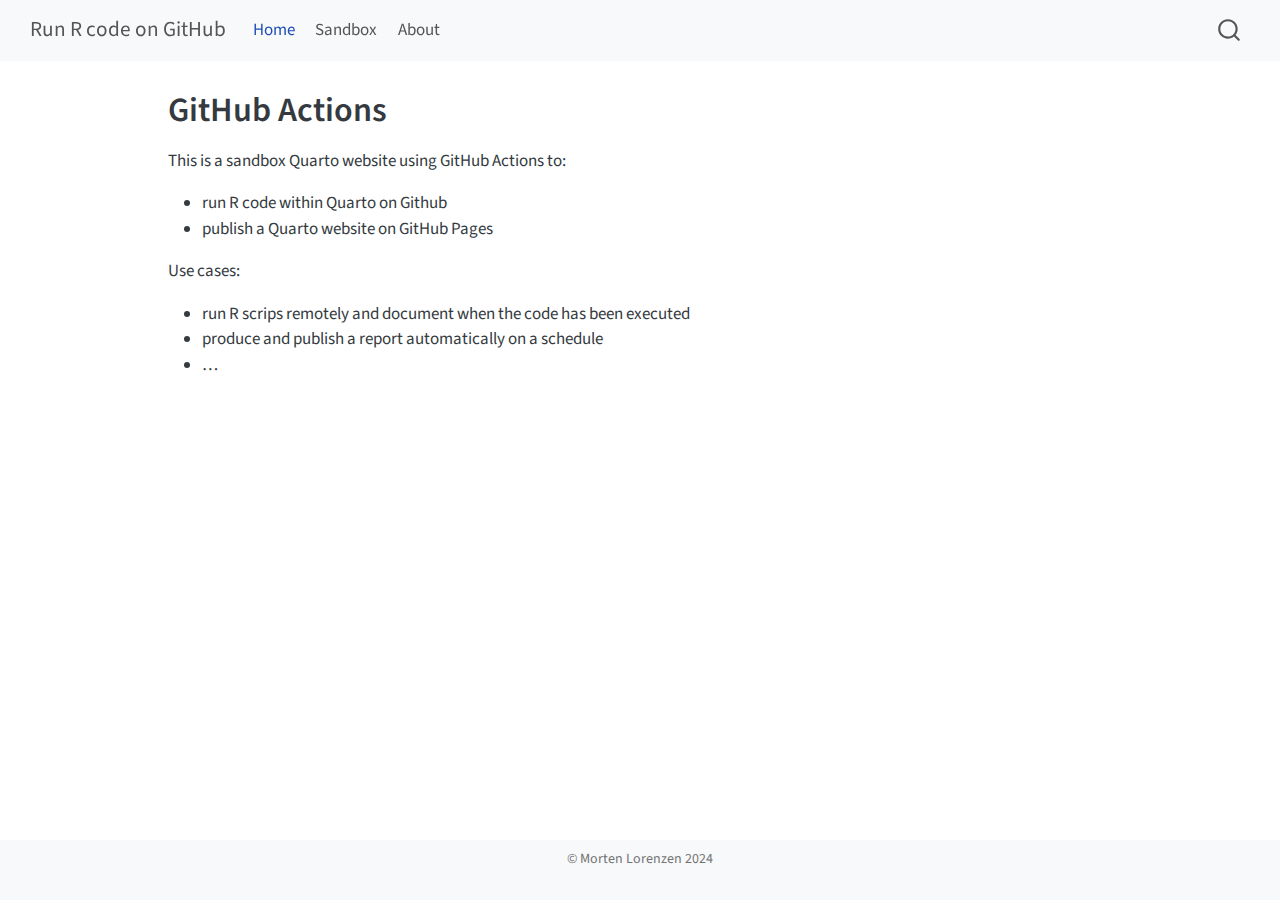
==== commit 96b443ee: "Built site for gh-pages" ====
--- a/index.html
+++ b/index.html
@@ -136,7 +136,7 @@
 </header>
 
 
-<p>This is a sandbox Quarto website with GitHub Actions to:</p>
+<p>This is a sandbox Quarto website using GitHub Actions to:</p>
 <ul>
 <li>run R code within Quarto on Github</li>
 <li>publish a Quarto website on GitHub Pages</li>
@@ -145,13 +145,7 @@
 <ul>
 <li>run R scrips remotely and document when the code has been executed</li>
 <li>produce and publish a report automatically on a schedule</li>
-</ul>
-<p>With GitHub Actions on GitHub I can:</p>
-<ul>
-<li>install Quarto + R and the correct versions of each R package you need (yml file)</li>
-<li>render a Quarto project (not render any files locally!) (yml file)</li>
-<li>publish a Quarto project on GitHub Pages (yml file)</li>
-<li>execute R code and content in <code>qmd</code> files</li>
+<li>…</li>
 </ul>
 
 
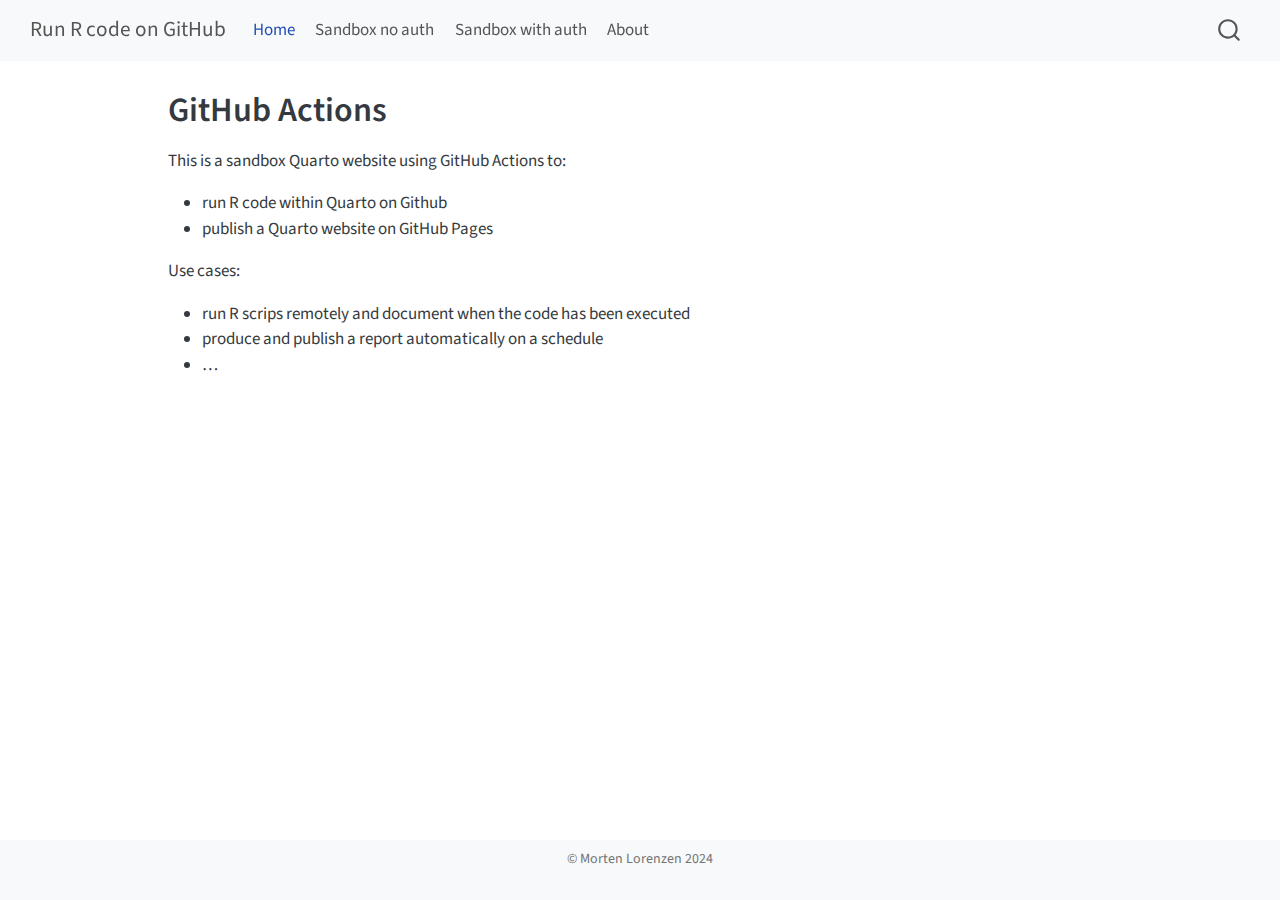
==== commit 92d6a11a: "Built site for gh-pages" ====
--- a/index.html
+++ b/index.html
@@ -2,7 +2,7 @@
 <html xmlns="http://www.w3.org/1999/xhtml" lang="en" xml:lang="en"><head>
 
 <meta charset="utf-8">
-<meta name="generator" content="quarto-1.4.550">
+<meta name="generator" content="quarto-1.4.551">
 
 <meta name="viewport" content="width=device-width, initial-scale=1.0, user-scalable=yes">
 
@@ -93,8 +93,12 @@
 <span class="menu-text">Home</span></a>
   </li>  
   <li class="nav-item">
-    <a class="nav-link" href="./sandbox.html"> 
-<span class="menu-text">Sandbox</span></a>
+    <a class="nav-link" href="./sandbox_no_auth.html"> 
+<span class="menu-text">Sandbox no auth</span></a>
+  </li>  
+  <li class="nav-item">
+    <a class="nav-link" href="./sandbox_no_auth.html"> 
+<span class="menu-text">Sandbox with auth</span></a>
   </li>  
   <li class="nav-item">
     <a class="nav-link" href="./about.html"> 
@@ -230,6 +234,24 @@
     // clear code selection
     e.clearSelection();
   });
+    var localhostRegex = new RegExp(/^(?:http|https):\/\/localhost\:?[0-9]*\//);
+    var mailtoRegex = new RegExp(/^mailto:/);
+      var filterRegex = new RegExp("https:\/\/mortenlorenzen\.github\.io\/publish_quarto_ghpages\/");
+    var isInternal = (href) => {
+        return filterRegex.test(href) || localhostRegex.test(href) || mailtoRegex.test(href);
+    }
+    // Inspect non-navigation links and adorn them if external
+ 	var links = window.document.querySelectorAll('a[href]:not(.nav-link):not(.navbar-brand):not(.toc-action):not(.sidebar-link):not(.sidebar-item-toggle):not(.pagination-link):not(.no-external):not([aria-hidden]):not(.dropdown-item):not(.quarto-navigation-tool)');
+    for (var i=0; i<links.length; i++) {
+      const link = links[i];
+      if (!isInternal(link.href)) {
+        // undo the damage that might have been done by quarto-nav.js in the case of
+        // links that we want to consider external
+        if (link.dataset.originalHref !== undefined) {
+          link.href = link.dataset.originalHref;
+        }
+      }
+    }
   function tippyHover(el, contentFn, onTriggerFn, onUntriggerFn) {
     const config = {
       allowHTML: true,
@@ -264,7 +286,11 @@
       try { href = new URL(href).hash; } catch {}
       const id = href.replace(/^#\/?/, "");
       const note = window.document.getElementById(id);
-      return note.innerHTML;
+      if (note) {
+        return note.innerHTML;
+      } else {
+        return "";
+      }
     });
   }
   const xrefs = window.document.querySelectorAll('a.quarto-xref');
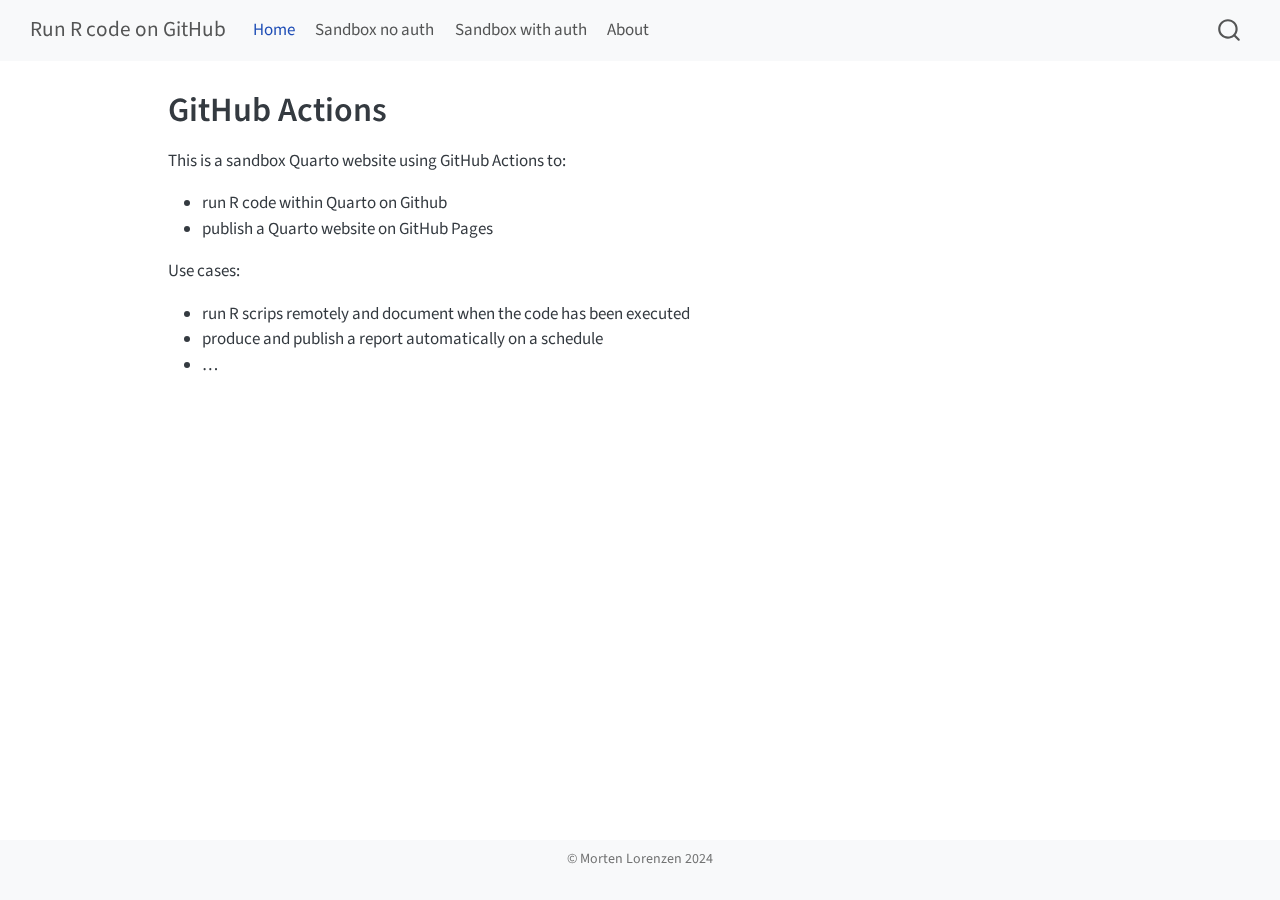
==== commit 21e424b2: "Built site for gh-pages" ====
--- a/index.html
+++ b/index.html
@@ -2,12 +2,12 @@
 <html xmlns="http://www.w3.org/1999/xhtml" lang="en" xml:lang="en"><head>
 
 <meta charset="utf-8">
-<meta name="generator" content="quarto-1.4.551">
+<meta name="generator" content="quarto-1.5.56">
 
 <meta name="viewport" content="width=device-width, initial-scale=1.0, user-scalable=yes">
 
 
-<title>Run R code on GitHub - GitHub Actions</title>
+<title>GitHub Actions – Run R code on GitHub</title>
 <style>
 code{white-space: pre-wrap;}
 span.smallcaps{font-variant: small-caps;}
@@ -83,7 +83,7 @@
     </a>
   </div>
             <div id="quarto-search" class="" title="Search"></div>
-          <button class="navbar-toggler" type="button" data-bs-toggle="collapse" data-bs-target="#navbarCollapse" aria-controls="navbarCollapse" aria-expanded="false" aria-label="Toggle navigation" onclick="if (window.quartoToggleHeadroom) { window.quartoToggleHeadroom(); }">
+          <button class="navbar-toggler" type="button" data-bs-toggle="collapse" data-bs-target="#navbarCollapse" aria-controls="navbarCollapse" role="menu" aria-expanded="false" aria-label="Toggle navigation" onclick="if (window.quartoToggleHeadroom) { window.quartoToggleHeadroom(); }">
   <span class="navbar-toggler-icon"></span>
 </button>
           <div class="collapse navbar-collapse" id="navbarCollapse">
@@ -97,7 +97,7 @@
 <span class="menu-text">Sandbox no auth</span></a>
   </li>  
   <li class="nav-item">
-    <a class="nav-link" href="./sandbox_no_auth.html"> 
+    <a class="nav-link" href="./sandbox_auth.html"> 
 <span class="menu-text">Sandbox with auth</span></a>
   </li>  
   <li class="nav-item">
@@ -106,7 +106,7 @@
   </li>  
 </ul>
           </div> <!-- /navcollapse -->
-          <div class="quarto-navbar-tools">
+            <div class="quarto-navbar-tools">
 </div>
       </div> <!-- /container-fluid -->
     </nav>
@@ -115,7 +115,7 @@
 <div id="quarto-content" class="quarto-container page-columns page-rows-contents page-layout-article page-navbar">
 <!-- sidebar -->
 <!-- margin-sidebar -->
-    <div id="quarto-margin-sidebar" class="sidebar margin-sidebar">
+    <div id="quarto-margin-sidebar" class="sidebar margin-sidebar zindex-bottom">
         
     </div>
 <!-- main -->
@@ -190,18 +190,7 @@
     }
     return false;
   }
-  const clipboard = new window.ClipboardJS('.code-copy-button', {
-    text: function(trigger) {
-      const codeEl = trigger.previousElementSibling.cloneNode(true);
-      for (const childEl of codeEl.children) {
-        if (isCodeAnnotation(childEl)) {
-          childEl.remove();
-        }
-      }
-      return codeEl.innerText;
-    }
-  });
-  clipboard.on('success', function(e) {
+  const onCopySuccess = function(e) {
     // button target
     const button = e.trigger;
     // don't keep focus
@@ -233,7 +222,29 @@
     }, 1000);
     // clear code selection
     e.clearSelection();
+  }
+  const getTextToCopy = function(trigger) {
+      const codeEl = trigger.previousElementSibling.cloneNode(true);
+      for (const childEl of codeEl.children) {
+        if (isCodeAnnotation(childEl)) {
+          childEl.remove();
+        }
+      }
+      return codeEl.innerText;
+  }
+  const clipboard = new window.ClipboardJS('.code-copy-button:not([data-in-quarto-modal])', {
+    text: getTextToCopy
   });
+  clipboard.on('success', onCopySuccess);
+  if (window.document.getElementById('quarto-embedded-source-code-modal')) {
+    // For code content inside modals, clipBoardJS needs to be initialized with a container option
+    // TODO: Check when it could be a function (https://github.com/zenorocha/clipboard.js/issues/860)
+    const clipboardModal = new window.ClipboardJS('.code-copy-button[data-in-quarto-modal]', {
+      text: getTextToCopy,
+      container: window.document.getElementById('quarto-embedded-source-code-modal')
+    });
+    clipboardModal.on('success', onCopySuccess);
+  }
     var localhostRegex = new RegExp(/^(?:http|https):\/\/localhost\:?[0-9]*\//);
     var mailtoRegex = new RegExp(/^mailto:/);
       var filterRegex = new RegExp("https:\/\/mortenlorenzen\.github\.io\/publish_quarto_ghpages\/");
@@ -241,7 +252,7 @@
         return filterRegex.test(href) || localhostRegex.test(href) || mailtoRegex.test(href);
     }
     // Inspect non-navigation links and adorn them if external
- 	var links = window.document.querySelectorAll('a[href]:not(.nav-link):not(.navbar-brand):not(.toc-action):not(.sidebar-link):not(.sidebar-item-toggle):not(.pagination-link):not(.no-external):not([aria-hidden]):not(.dropdown-item):not(.quarto-navigation-tool)');
+ 	var links = window.document.querySelectorAll('a[href]:not(.nav-link):not(.navbar-brand):not(.toc-action):not(.sidebar-link):not(.sidebar-item-toggle):not(.pagination-link):not(.no-external):not([aria-hidden]):not(.dropdown-item):not(.quarto-navigation-tool):not(.about-link)');
     for (var i=0; i<links.length; i++) {
       const link = links[i];
       if (!isInternal(link.href)) {
--- a/site_libs/quarto-html/quarto-syntax-highlighting.css
+++ b/site_libs/quarto-html/quarto-syntax-highlighting.css
@@ -85,6 +85,7 @@
 
 code span.cf {
   color: #003B4F;
+  font-weight: bold;
   font-style: inherit;
 }
 
@@ -193,6 +194,7 @@
 
 code span.kw {
   color: #003B4F;
+  font-weight: bold;
   font-style: inherit;
 }
 
